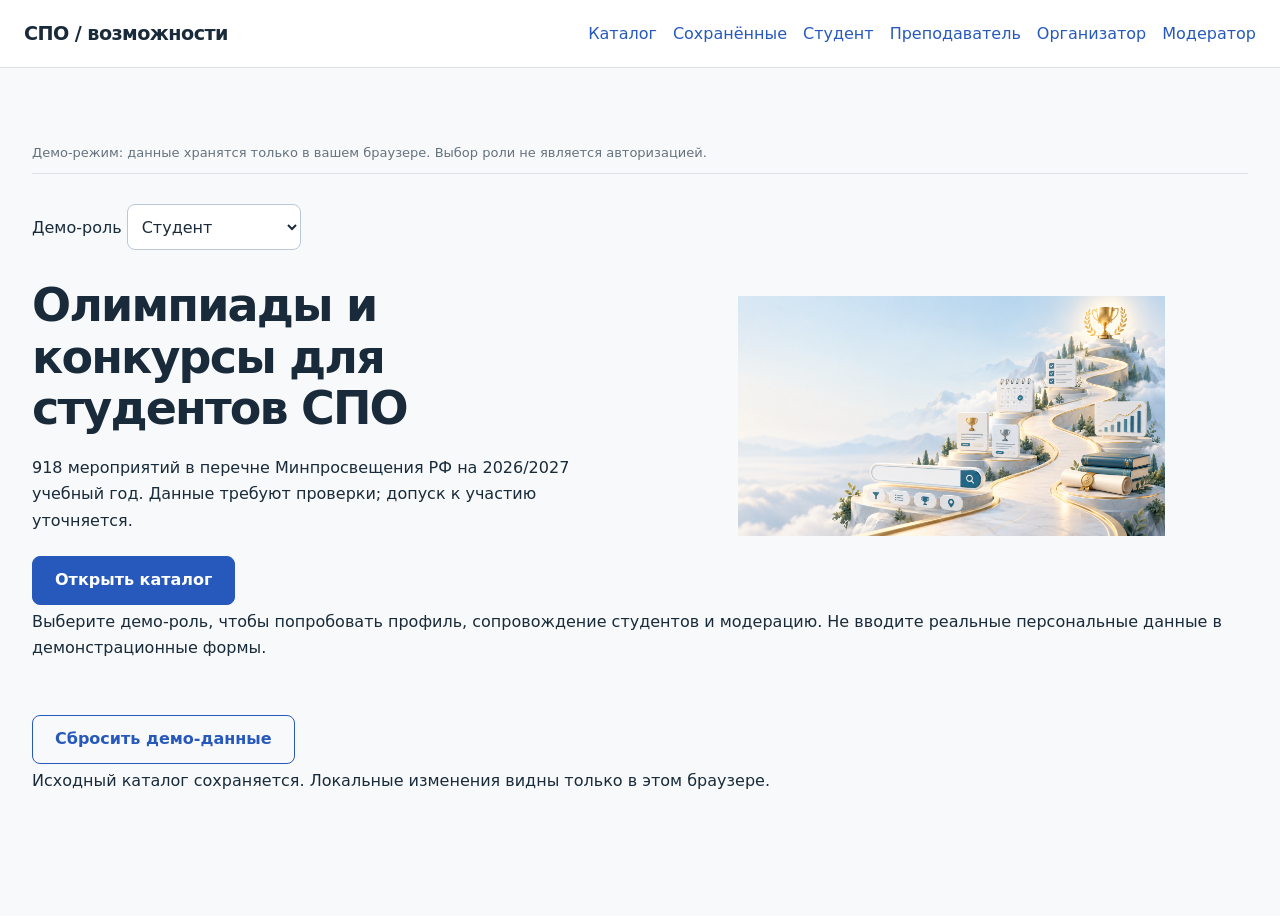
==== index.html @ 7a77583f "Add files via upload" ====
<!doctype html><html lang="ru"><head><meta charset="utf-8"><meta name="viewport" content="width=device-width,initial-scale=1"><title>СПО / возможности — демо</title><link rel="stylesheet" href="./assets/style.css"><link rel="stylesheet" href="./assets/product.css"><link rel="stylesheet" href="./assets/demo.css"><script src="./assets/demo.js" defer></script></head><body><header class="site-header"><nav class="nav"><a class="brand" href="./index.html">СПО / возможности</a><a href="./competitions.html">Каталог</a><a href="./saved.html">Сохранённые</a><a href="./student.html">Студент</a><a href="./teacher.html">Преподаватель</a><a href="./organizer.html">Организатор</a><a href="./moderator.html">Модератор</a></nav></header><main class="container"><p class="demo-notice">Демо-режим: данные хранятся только в вашем браузере. Выбор роли не является авторизацией.</p><label>Демо-роль <select id="session"><option value="student">Студент</option><option value="teacher">Преподаватель</option><option value="organizer">Организатор</option><option value="moderator">Модератор</option></select></label><div id="app" aria-live="polite">Загрузка каталога…</div><noscript>Для работы демо включите JavaScript.</noscript><footer><button id="reset" class="button secondary">Сбросить демо-данные</button><p>Исходный каталог сохраняется. Локальные изменения видны только в этом браузере.</p></footer></main></body></html>
---- assets/style.css ----
:root{color-scheme:light;--ink:#213b40;--muted:#637779;--accent:#246b61;--line:#dbe4df;--paper:#fff;--bg:#f4f6f2;font-family:system-ui,-apple-system,"Segoe UI",sans-serif;color:var(--ink);background:var(--bg)}
*{box-sizing:border-box}body{margin:0}a{color:var(--accent);text-underline-offset:3px}a:hover{color:#124a42}button,input,select,textarea{font:inherit}button,.button{display:inline-flex;align-items:center;justify-content:center;gap:8px;background:var(--accent);color:white;border:1px solid var(--accent);border-radius:9px;padding:12px 18px;cursor:pointer;text-decoration:none;font-weight:600;min-height:44px}button:hover,.button:hover{background:#1b514a;color:white}.secondary{background:transparent;color:var(--accent)}.small{padding:8px 14px}.text-button{background:none;color:var(--accent);border:0;padding:6px}.text-button:hover{background:#e9f1eb;color:var(--accent)}
.site-header{background:var(--paper);border-bottom:1px solid var(--line)}.nav{max-width:1240px;margin:auto;padding:18px 24px;display:flex;align-items:center;gap:24px;flex-wrap:wrap}.nav>a{text-decoration:none}.brand{font-weight:800;margin-right:auto;font-size:1.15rem}.brand span{font-weight:400;color:var(--muted)}.nav form{margin:0}.container{width:min(100% - 48px,1192px);margin:40px auto 64px}.site-footer{text-align:center;border-top:1px solid var(--line);padding:24px;color:var(--muted);font-size:.9rem}
h1{font-size:clamp(1.8rem,4vw,2.8rem);line-height:1.15;letter-spacing:-.03em;margin:12px 0 20px}h2{font-size:1.35rem;line-height:1.35;margin:0 0 16px}h3{font-size:1.1rem}p{line-height:1.7}small,.help{color:var(--muted);font-size:.85rem;line-height:1.55}.muted{color:var(--muted)}.eyebrow{text-transform:uppercase;letter-spacing:.13em;font-size:.75rem;color:var(--accent);font-weight:700}.page-heading{margin-bottom:28px}.panel{background:var(--paper);border:1px solid var(--line);border-radius:14px;padding:24px;margin-bottom:20px;min-width:0}.hero{padding:48px 0 64px;max-width:780px}.hero h1{font-size:clamp(2.5rem,6vw,4.6rem)}.hero>p:not(.eyebrow){max-width:620px;font-size:1.1rem;color:var(--muted)}.feature-grid{display:grid;grid-template-columns:repeat(3,1fr);gap:20px}.feature-number{display:block;color:var(--accent);font-size:.9rem;margin-bottom:20px}.actions{display:flex;gap:16px;flex-wrap:wrap;align-items:center;margin-top:20px}.auth-panel{max-width:540px;margin:40px auto}.field{display:flex;flex-direction:column;gap:7px;margin-bottom:18px;font-size:.95rem}.field>span{font-weight:600}input:not([type=checkbox]),select,textarea{width:100%;min-width:0;border:1px solid #bbcfc4;background:#fff;border-radius:7px;padding:11px;color:var(--ink)}textarea{resize:vertical}input:focus,select:focus,textarea:focus{outline:2px solid var(--accent);outline-offset:2px}a:focus-visible,button:focus-visible{outline:3px solid #729f92;outline-offset:4px}.check{display:flex;gap:10px;align-items:center;line-height:1.5;margin-bottom:14px}.check input{width:18px;height:18px;accent-color:var(--accent)}.errors{background:#fff2ee;border:1px solid #e3b8aa;border-radius:9px;padding:18px;margin:20px 0}.errors ul{margin-bottom:0}.notice{background:#e8f3e9;border:1px solid #c2d9c6;padding:16px;border-radius:9px}.preserve-lines{white-space:pre-wrap;overflow-wrap:anywhere}
.catalog-layout{display:grid;grid-template-columns:270px minmax(0,1fr);gap:28px}.filters{align-self:start}.filters h2{font-size:1.15rem}.cards{display:grid;grid-template-columns:repeat(2,minmax(0,1fr));gap:20px}.competition-card{display:flex;flex-direction:column;margin:0}.competition-card h2 a{color:var(--ink);text-decoration:none;overflow-wrap:anywhere}.competition-card h2 a:hover{text-decoration:underline}.card-top{display:flex;justify-content:space-between;gap:12px;align-items:center;margin-bottom:18px;flex-wrap:wrap}.badge{display:inline-block;background:#edf3ec;color:#466555;padding:5px 9px;border-radius:6px;font-size:.8rem}.price{font-size:.85rem;font-weight:600}.tags{display:flex;flex-wrap:wrap;gap:8px;margin-bottom:12px}.tags span{font-size:.75rem;border:1px solid var(--line);border-radius:20px;padding:5px 9px;color:var(--muted)}.compact-details{display:grid;grid-template-columns:100px minmax(0,1fr);gap:10px;font-size:.9rem;line-height:1.6}.compact-details dt,.stacked-details dt{color:var(--muted)}dd{margin:0;overflow-wrap:anywhere}.deadline{padding:14px;border-radius:9px;background:#eaf3e8;margin-top:auto}.deadline strong,.deadline small{display:block}.deadline small{margin-top:5px}.deadline.urgent{background:#fff0da;color:#875500}.deadline.muted{background:#f0f2ef;color:var(--muted)}.card-link{margin-top:18px;text-decoration:none;font-weight:600}.result-count{margin-top:0;color:var(--muted)}.pagination{display:flex;gap:16px;flex-wrap:wrap;align-items:center;margin:24px 0}.empty{padding:40px 24px}.detail-layout{display:grid;grid-template-columns:minmax(0,2fr) minmax(260px,1fr);gap:24px}.stacked-details dt{margin-top:16px;margin-bottom:6px}.link-list{display:flex;flex-direction:column;gap:14px;padding-left:0;list-style:none}.link-list small{display:block;margin-top:5px}.eligibility+.eligibility{border-top:1px solid var(--line);padding-top:12px}.back-link{display:inline-block;margin-bottom:20px}.subnav{display:flex;gap:20px;flex-wrap:wrap;margin-bottom:30px}.subnav a{text-decoration:none}.form-grid{display:grid;grid-template-columns:repeat(2,minmax(0,1fr));gap:0 24px}.checkbox-grid{display:grid;grid-template-columns:repeat(2,minmax(0,1fr));gap:4px 24px}fieldset{border:0;padding:0;margin:20px 0;min-width:0}legend{font-size:1.2rem;font-weight:650;padding:0;margin-bottom:12px}fieldset:disabled{opacity:.8}.list-item h2,.list-item h3{margin:12px 0}.list-item{overflow-wrap:anywhere}details{margin:16px 0}summary{cursor:pointer}
@media(max-width:1000px){.catalog-layout{grid-template-columns:240px minmax(0,1fr);gap:20px}.cards{grid-template-columns:1fr}.detail-layout{grid-template-columns:minmax(0,1.5fr) minmax(240px,1fr)}.brand span{display:none}.nav{gap:18px}}
@media(max-width:700px){.container{width:calc(100% - 28px);margin-top:24px}.nav{padding:14px;gap:12px}.brand{flex-basis:100%}.nav>a:not(.brand),.nav button{font-size:.9rem}.catalog-layout,.detail-layout,.feature-grid,.form-grid,.checkbox-grid{grid-template-columns:1fr}.filters{padding:18px}.filters form{display:grid;grid-template-columns:repeat(2,minmax(0,1fr));gap:0 14px}.filters .actions,.filters .check{grid-column:1/-1}.panel{padding:20px}.hero{padding:24px 0 36px}.compact-details{grid-template-columns:90px minmax(0,1fr)}.subnav{gap:12px;font-size:.9rem}.auth-panel{margin:0 auto}.actions button{flex-grow:1}.detail-layout aside{grid-row:1}}
@media(max-width:380px){.filters form{grid-template-columns:1fr}.nav{gap:8px}.compact-details{grid-template-columns:1fr;gap:4px}.compact-details dd{margin-bottom:8px}}
.queue-tile{text-decoration:none;color:var(--ink)}.queue-tile:hover{border-color:var(--accent)}.stat-number{display:block;font-size:2rem;color:var(--accent);margin:8px 0}.stats-grid{display:grid;grid-template-columns:repeat(3,minmax(0,1fr));gap:16px}.compare-grid{display:grid;grid-template-columns:repeat(2,minmax(0,1fr));gap:20px}.compare-grid>div{min-width:0;background:#f4f6f2;padding:16px;border-radius:9px}pre{white-space:pre-wrap;overflow-wrap:anywhere;font-family:inherit;font-size:.9rem;line-height:1.65}.danger{background:#8c4a3e;border-color:#8c4a3e}.danger:hover{background:#6b352d}.match-badge{align-self:start;display:inline-block;padding:6px 10px;border-radius:6px;margin-bottom:16px;font-weight:600;font-size:.85rem}.match-badge.fits{background:#e8f3e9;color:#286040}.match-badge.possible{background:#fff0da;color:#875500}.match-badge.not_fits{background:#f4e8e4;color:#85483d}.explanations{padding-left:20px;line-height:1.7;font-size:.9rem}.explanations li{margin-bottom:8px}.inline-form{display:flex;gap:20px;align-items:end;flex-wrap:wrap}.inline-form .field{margin:0;flex:1}.back-link+.back-link{margin-left:20px}
@media(max-width:700px){.stats-grid{grid-template-columns:repeat(2,minmax(0,1fr))}.compare-grid{grid-template-columns:1fr}.back-link+.back-link{margin-left:0;display:block}}
h1,h2,h3,.notice,.errors,a{overflow-wrap:anywhere}
---- assets/product.css ----
/* Shared visual layer; local fonts and assets only. */
:root{--ink:#192b3a;--muted:#65727e;--accent:#2759bd;--line:#dde2e7;--paper:#fff;--bg:#f8f9fa;font-size:16px}
body{background:var(--bg)}a:hover{color:#1e4696}button,.button{min-height:48px;padding:12px 22px;border-radius:8px;font-weight:650;line-height:1.4}button:hover,.button:hover{background:#1e4696}.secondary:hover{background:#edf2fa;color:var(--accent)}.small{min-height:40px;padding:8px 16px}.text-button{min-height:40px;color:var(--muted)}.text-button:hover{background:#edf2fa;color:var(--accent)}a:focus-visible,button:focus-visible{outline-color:#809bd2}
.nav{max-width:1328px;padding:22px 24px;gap:28px}.brand{font-size:1.2rem;letter-spacing:-.03em;color:var(--ink)}.brand span{font-weight:450;letter-spacing:0}.container{width:min(100% - 64px,1280px);margin:40px auto 80px}.site-footer{padding:30px 24px;text-align:left}.footer-inner{max-width:1280px;margin:auto;display:flex;justify-content:space-between;gap:24px;flex-wrap:wrap}.demo-notice{font-size:.8125rem;color:var(--muted);margin:0 0 30px;padding:10px 0;border-bottom:1px solid var(--line)}
h1{font-size:clamp(2rem,4vw,3.25rem);line-height:1.12;letter-spacing:-.04em;margin:0 0 20px;font-weight:750}h2{font-size:1.625rem;line-height:1.25;letter-spacing:-.025em;margin:0 0 20px}h3{font-size:1.125rem;line-height:1.4;margin:0 0 12px}p{line-height:1.65;margin:0 0 18px}small,.help{font-size:.875rem}.eyebrow{font-size:.8125rem;letter-spacing:.08em;margin-bottom:18px}.page-heading{margin:0 0 36px}.page-heading>p{color:var(--muted);max-width:720px}.section-heading{display:flex;align-items:center;justify-content:space-between;gap:24px;margin-bottom:24px}.section-heading h2{margin:0}.section-heading>a{font-weight:600;white-space:nowrap}.panel{border-radius:10px;padding:32px;margin-bottom:24px;box-shadow:none}.work-section{margin:44px 0}.actions{gap:18px;margin-top:24px}.actions a:not(.button){font-weight:600}
.hero{display:grid;grid-template-columns:1.12fr 1fr;align-items:center;gap:64px;padding:28px 0 64px;max-width:none}.hero h1{font-size:clamp(2.5rem,4.6vw,4.375rem);line-height:1.06;max-width:730px}.hero-copy>p:not(.eyebrow){font-size:1.125rem;color:var(--muted);max-width:590px}.photo-placeholder{background:#e6eaf0;border-radius:12px;aspect-ratio:1.12;display:flex;flex-direction:column;justify-content:flex-end;padding:32px;min-width:0;color:#455b73;border:1px solid #d9e0e8;position:relative;overflow:hidden}.photo-placeholder::before{content:"";position:absolute;inset:24px;border:1px solid #b7c5d5;border-radius:6px}.photo-placeholder strong,.photo-placeholder span{position:relative;max-width:300px}.photo-placeholder strong{font-size:1.5rem;letter-spacing:-.025em;line-height:1.3;margin-bottom:12px}.photo-placeholder span{font-size:.875rem}.editorial-photo{width:100%;height:100%;min-height:300px;object-fit:cover;border-radius:12px}.directions{border-top:1px solid var(--line);border-bottom:1px solid var(--line);padding:28px 0;margin-bottom:64px;display:flex;flex-wrap:wrap;gap:18px 32px;align-items:center}.directions strong{margin-right:auto}.directions a{text-decoration:none;color:var(--ink)}.audience-strip{display:grid;grid-template-columns:1fr 2fr;gap:64px;margin-top:60px;padding-top:40px;border-top:1px solid var(--line)}.audience-strip p{max-width:710px;color:var(--muted);font-size:1.125rem}
.field{gap:8px;margin-bottom:20px;font-size:.9375rem;min-width:0}input:not([type=checkbox]),select,textarea{border-color:#bcc6d0;padding:12px;min-height:46px}.check{align-items:flex-start;font-size:.9375rem;margin:16px 0}.check input{flex-shrink:0;margin-top:2px}.form-grid,.checkbox-grid{gap:0 28px}fieldset{margin:30px 0}legend{font-size:1.375rem;margin-bottom:20px}.inline-form{gap:20px}.inline-form .field{flex:1 1 180px}.auth-panel{max-width:560px;margin:56px auto;padding:40px}.errors{border-left:4px solid #a24436;background:#fff6f3;border-radius:8px;padding:20px}.notice{border:1px solid #c9d8ec;border-left:4px solid var(--accent);border-radius:8px;background:#edf2fa;padding:18px 20px;margin-bottom:24px;line-height:1.6}
.subnav{gap:8px 24px;padding:0 0 20px;margin:0 0 36px;border-bottom:1px solid var(--line)}.subnav a{color:var(--muted);font-size:.9375rem;padding:4px 0}.subnav a:hover,.subnav a[aria-current=page]{color:var(--accent)}.subnav a[aria-current=page]{font-weight:700}.role-moderator .subnav,.role-admin .subnav{gap:10px 20px}.catalog-layout{grid-template-columns:264px minmax(0,1fr);gap:40px}.filters{background:transparent;border:0;border-right:1px solid var(--line);border-radius:0;padding:0 28px 0 0}.filters h2{font-size:1.375rem}.filters .field{font-size:.875rem;margin-bottom:16px}.filters .actions{gap:16px}.filters .help{margin-top:24px}.cards{gap:24px}.competition-card{padding:30px;margin:0;min-height:320px}.competition-card h2{font-size:1.5rem;line-height:1.3;margin-bottom:14px}.competition-card h2 a,.competition-card h3 a{color:var(--ink);text-decoration:none}.competition-card h2 a:hover,.competition-card h3 a:hover{color:var(--accent)}.competition-card>p{font-size:.9375rem}.card-meta{font-size:.875rem;color:var(--muted);margin-bottom:20px}.card-audience{font-weight:550;margin-bottom:24px}.badge{background:#eef1f4;color:#4b5a68;font-size:.8125rem;font-weight:600;border-radius:5px}.price{font-size:.875rem;color:var(--muted)}.tags{gap:8px 14px;margin:18px 0 0}.tags span{font-size:.8125rem;padding:0;background:none;border:0;border-radius:0}.tags span+span::before{content:"·";margin-right:14px}.deadline{border-left:3px solid var(--accent);padding:3px 0 3px 16px;color:var(--accent);background:none;border-radius:0}.deadline strong{font-size:1rem}.deadline.urgent{border-color:#aa6c1d;color:#895713;background:none}.deadline.muted{border-color:#bac3cb;color:var(--muted);background:none}.card-link{border-top:1px solid var(--line);padding-top:18px;margin-top:24px;font-size:.9375rem}.result-count{margin-bottom:24px;font-size:.9375rem}.detail-layout{gap:32px}.compact-details{grid-template-columns:130px minmax(0,1fr);gap:12px 20px;font-size:.9375rem}.stacked-details dt{margin-top:20px;margin-bottom:8px}.link-list{gap:16px}.eligibility+.eligibility{padding-top:20px}summary{font-weight:600}details[open]>summary{margin-bottom:24px}.list-item h2,.list-item h3{margin:0 0 12px}.list-item p:last-child{margin-bottom:0}.panel.list-item{border:0;border-bottom:1px solid var(--line);border-radius:0;background:transparent;padding:28px 0;margin:0}.stats-grid{display:flex;gap:40px;flex-wrap:wrap;border-top:1px solid var(--line);border-bottom:1px solid var(--line);padding:24px 0;margin:32px 0 44px}.stat-number{display:inline;font-size:1.875rem;font-weight:700;letter-spacing:-.03em;color:var(--ink);margin:0 10px 0 0}.stat-label{font-size:.9375rem;color:var(--muted)}.queue-list{border-top:1px solid var(--line)}.queue-tile{display:flex;justify-content:space-between;align-items:center;gap:24px;padding:24px 0;border-bottom:1px solid var(--line)}.queue-tile h2{margin:0;font-size:1.25rem}.queue-tile .stat-number{margin:0}.compare-grid{gap:32px;margin:24px 0}.compare-grid>div{background:#f0f3f6;padding:24px;border-radius:8px}.compare-grid h3{font-size:1.125rem;color:var(--muted)}pre{font-size:1rem}.match-badge{padding:0;margin-bottom:18px;color:var(--accent);background:none;font-size:.875rem}.match-badge.fits{color:var(--accent);background:none}.match-badge.possible{color:#895713;background:none}.match-badge.not_fits{color:#963e34;background:none}.explanations{font-size:.9375rem;line-height:1.6;margin:0 0 24px}
.teacher-welcome{display:grid;grid-template-columns:1.4fr 1fr;gap:48px;align-items:center;padding:12px 0 0}.teacher-welcome h1{font-size:clamp(2rem,3.8vw,3.5rem)}.teacher-welcome p{font-size:1.125rem;color:var(--muted)}.teacher-welcome .photo-placeholder{aspect-ratio:1.65;padding:28px}.teacher-welcome .editorial-photo{min-height:260px;max-height:330px}.group-row{display:grid;grid-template-columns:110px 1fr auto;align-items:center;gap:28px;border-bottom:1px solid var(--line);padding:28px 0}.group-number{font-size:1.75rem;font-weight:700;text-decoration:none;color:var(--ink)}.group-row p{font-size:.9375rem;margin:0;color:var(--muted)}.group-row p+p{margin-top:8px}.group-row .button{min-height:42px;padding:9px 16px}.work-columns{display:grid;grid-template-columns:1.4fr 1fr;gap:48px;margin-top:48px}.work-list{list-style:none;padding:0;margin:0;border-top:1px solid var(--line)}.work-list li{padding:22px 0;border-bottom:1px solid var(--line)}.work-list a{font-weight:600;text-decoration:none;color:var(--ink)}.work-list p{font-size:.875rem;color:var(--muted);margin:8px 0 0}.table-wrap{max-width:100%;overflow-x:auto;margin:24px 0}.work-table{border-collapse:collapse;width:100%;table-layout:fixed;font-size:.9375rem;text-align:left}.work-table th{font-size:.8125rem;color:var(--muted);font-weight:600;padding:14px 14px 14px 0;border-bottom:1px solid #bcc6d0;vertical-align:bottom}.work-table td{padding:22px 14px 22px 0;border-bottom:1px solid var(--line);vertical-align:top;overflow-wrap:anywhere;line-height:1.55}.work-table th:last-child,.work-table td:last-child{padding-right:0}.work-table a{text-decoration:none;font-weight:600}.work-table small{display:block;font-size:.8125rem;margin-top:6px}.work-table .check{font-size:.8125rem;margin:12px 0}.work-table button{font-size:.8125rem;padding:8px 10px;min-height:36px}.table-name{width:32%}.student-table .table-name{width:25%}.row-form details{margin:0}.row-form summary{font-size:.875rem;font-weight:500}.profile-head{margin:0 0 36px}.profile-head h1{margin-bottom:14px}.profile-head p{color:var(--muted)}.profile-tabs{display:flex;gap:28px;flex-wrap:wrap;border-bottom:1px solid var(--line);margin:0 0 36px}.profile-tabs a{padding:12px 0;text-decoration:none;color:var(--muted);font-weight:600;border-bottom:2px solid transparent}.profile-tabs a[aria-current=page]{color:var(--accent);border-bottom-color:var(--accent)}.profile-summary{display:grid;grid-template-columns:1fr 1fr;gap:40px}.result-row{padding:24px 0;border-bottom:1px solid var(--line)}.result-row h3{margin-bottom:12px}.result-row p{margin:8px 0}.organizer-heading{display:flex;justify-content:space-between;gap:32px;align-items:center}.organizer-heading p{color:var(--muted)}
@media(min-width:1200px){.home-events .cards{grid-template-columns:repeat(3,minmax(0,1fr))}.home-events .competition-card{padding:28px}.home-events .competition-card h2{font-size:1.375rem}}
@media(max-width:1100px){.container{width:calc(100% - 48px)}.hero{gap:36px}.catalog-layout{grid-template-columns:230px minmax(0,1fr);gap:28px}.competition-card{padding:24px}.teacher-welcome{gap:32px}.stats-grid{gap:20px 32px}.work-columns{gap:32px}.group-row{grid-template-columns:90px 1fr auto;gap:18px}.brand span{display:none}}
@media(max-width:850px){.hero{gap:28px;padding:20px 0 44px}.hero h1{font-size:2.75rem}.photo-placeholder{padding:24px;aspect-ratio:.9}.photo-placeholder strong{font-size:1.25rem}.hero .actions{gap:12px}.hero .button{padding:12px 16px}.cards{grid-template-columns:1fr}.home-events .cards{grid-template-columns:repeat(2,minmax(0,1fr))}.home-events .competition-card:last-child{grid-column:1/-1}.detail-layout{grid-template-columns:1fr}.work-columns{grid-template-columns:1fr}.teacher-welcome{gap:24px}.teacher-welcome h1{font-size:2.5rem}.teacher-welcome .photo-placeholder strong{font-size:1.125rem}.nav{gap:20px}.profile-summary{gap:24px}.student-table .table-name{width:29%}}
@media(max-width:600px){.container{width:calc(100% - 32px);margin:24px auto 48px}.nav{padding:16px;gap:14px}.brand{flex-basis:100%;font-size:1.15rem}.nav>a:not(.brand),.nav button{font-size:.875rem}.nav .small{padding:8px 12px}.demo-notice{margin-bottom:24px;font-size:.75rem}.hero{grid-template-columns:1fr;gap:28px;padding:12px 0 36px}.hero h1{font-size:2.5rem}.hero-copy>p:not(.eyebrow){font-size:1rem}.hero .photo-placeholder{aspect-ratio:2.15;padding:24px}.hero .photo-placeholder::before{inset:16px}.hero .photo-placeholder strong{font-size:1.125rem;margin-bottom:6px}.hero .photo-placeholder span{font-size:.8125rem}.editorial-photo{min-height:180px;max-height:240px}.directions{gap:14px 22px;margin-bottom:36px;padding:22px 0;font-size:.9375rem}.directions strong{width:100%;margin:0}.home-events .cards{grid-template-columns:1fr}.home-events .competition-card:last-child{grid-column:auto}.audience-strip{grid-template-columns:1fr;gap:8px;margin-top:36px;padding-top:28px}.audience-strip p{font-size:1rem}h1{font-size:2rem}h2{font-size:1.375rem}.panel{padding:24px 20px;border-radius:8px}.page-heading{margin-bottom:28px}.section-heading{gap:16px;align-items:baseline}.section-heading>a{font-size:.875rem;white-space:normal}.auth-panel{margin:24px auto}.catalog-layout{grid-template-columns:1fr;gap:24px}.filters{border:1px solid var(--line);border-radius:8px;background:white;padding:22px 20px;margin:0}.filters form{display:grid;grid-template-columns:repeat(2,minmax(0,1fr));gap:0 14px}.filters .actions,.filters .check{grid-column:1/-1}.filters .help{margin-bottom:0}.competition-card{padding:24px;min-height:300px}.competition-card h2{font-size:1.375rem}.subnav{gap:10px 20px;margin-bottom:28px;padding-bottom:16px}.subnav a{font-size:.875rem}.form-grid,.checkbox-grid,.profile-summary,.compare-grid,.feature-grid{grid-template-columns:1fr}.compact-details{grid-template-columns:105px minmax(0,1fr);gap:10px 16px;font-size:.875rem}.teacher-welcome{grid-template-columns:1fr;gap:24px}.teacher-welcome h1{font-size:2.125rem}.teacher-welcome p{font-size:1rem}.teacher-welcome .photo-placeholder{aspect-ratio:2.3;padding:24px}.teacher-welcome .photo-placeholder span{display:none}.teacher-welcome .editorial-photo{min-height:180px;max-height:200px}.stats-grid{gap:18px 24px;padding:22px 0;margin:28px 0 36px;display:grid;grid-template-columns:1fr 1fr}.stat-number{font-size:1.5rem}.stat-label{font-size:.8125rem}.group-row{grid-template-columns:80px 1fr;gap:16px;padding:24px 0}.group-row .button{grid-column:2;justify-self:start}.group-number{font-size:1.5rem}.group-row p{font-size:.875rem}.work-section{margin:32px 0}.work-columns{margin-top:32px}.organizer-heading{align-items:start;flex-direction:column;gap:6px}.profile-tabs{gap:20px}.profile-tabs a{font-size:.875rem}.work-table,.work-table tbody,.work-table tr,.work-table td{display:block;width:100%}.work-table thead{position:absolute;width:1px;height:1px;overflow:hidden;clip-path:inset(50%)}.work-table tr{padding:20px 0;border-bottom:1px solid var(--line)}.work-table td{display:grid;grid-template-columns:108px minmax(0,1fr);gap:14px;border:0;padding:7px 0;font-size:.875rem}.work-table td::before{content:attr(data-label);color:var(--muted);font-size:.8125rem;font-weight:500}.work-table td.table-name{display:block;width:100%;font-size:1rem;margin-bottom:12px;padding-top:0}.work-table td.table-name::before{display:none}.student-table td:nth-child(3){display:grid}.work-table td>small{grid-column:2;margin:0}.work-table .row-form{grid-column:2}.table-wrap{margin:18px 0}.queue-tile{padding:22px 0}.queue-tile h2{font-size:1.125rem}.inline-form{gap:16px}.inline-form .field{flex-basis:100%}.actions{gap:14px}.actions .button{flex-grow:1}.footer-inner{gap:12px}.compare-grid>div{padding:20px}}

/* Shared illustration layouts: preserve the complete composition and intrinsic ratio. */
.page-hero{display:grid;grid-template-columns:minmax(0,1fr) minmax(0,1fr);align-items:center;gap:40px}
.page-hero>div{min-width:0}
.page-hero__visual{width:100%;justify-self:end}
.page-hero__image{display:block;width:100%;height:auto;object-fit:contain;border-radius:12px}
.page-hero--home{grid-template-columns:minmax(0,.9fr) minmax(0,1.1fr);gap:36px}
.page-hero--compact{grid-template-columns:minmax(0,1.4fr) minmax(0,1fr);gap:40px}
.page-hero--compact .page-hero__visual{max-width:400px}
.page-hero--dashboard .page-hero__visual{max-width:540px}
.section-illustration{display:block;width:144px;max-width:100%;height:auto;object-fit:contain;border-radius:8px;flex-shrink:0}
.section-heading--illustrated{gap:16px}
.results-visual{float:right;width:min(34%,320px);margin:0 0 24px 32px}
.section-illustration--results{width:100%}
.work-section:has(>.results-visual){display:flow-root}
@media(max-width:1024px){.page-hero{gap:28px}.page-hero--home h1{font-size:clamp(2rem,4vw,3rem)}}
@media(max-width:768px){.page-hero--home{grid-template-columns:1fr}.page-hero--home .page-hero__visual{max-width:560px;justify-self:center}.page-hero--compact,.page-hero--dashboard{grid-template-columns:minmax(0,1.2fr) minmax(0,1fr);gap:24px}.page-hero--compact h1,.page-hero--dashboard h1{font-size:2rem}}
@media(max-width:600px){.page-hero,.page-hero--compact,.page-hero--dashboard{grid-template-columns:minmax(0,1fr);gap:20px}.page-hero__visual{justify-self:center}.page-hero--compact .page-hero__visual{max-width:300px}.page-hero--dashboard .page-hero__visual{max-width:358px}.section-illustration{width:112px}.section-illustration--results{width:100%}.results-visual{float:none;width:240px;max-width:100%;margin:0 auto 24px}.section-heading--illustrated h2{font-size:1.35rem}}
---- assets/demo.css ----
[hidden]{display:none!important}.nav{flex-wrap:wrap;gap:16px}.container{padding-block:24px}#app{margin-block:30px}.filters{display:grid;grid-template-columns:repeat(2,minmax(0,1fr));gap:16px}label{display:block;margin:10px 0}input,select,textarea{max-width:100%;width:100%;padding:10px;border:1px solid #bac9da;border-radius:8px}input[type=checkbox]{width:auto}#session{width:auto}article{border-bottom:1px solid #dce4ed;padding:24px 0;overflow-wrap:anywhere}article h2{font-size:21px}button,.button{margin:4px 8px 4px 0}small,.muted{color:#52677f}.hero-demo{display:grid;grid-template-columns:1fr 1fr;align-items:center;gap:30px}.hero-demo img{width:100%;height:auto;object-fit:contain}.compact img{max-height:240px}form{max-width:850px;margin-block:24px}h1{font-size:clamp(28px,4vw,46px)}h2{margin-top:24px}footer{margin-top:50px}dl{display:grid;grid-template-columns:minmax(120px,1fr) 2fr;gap:16px}dd{margin:0;overflow-wrap:anywhere}.pager{display:flex;align-items:center;flex-wrap:wrap;gap:15px}@media(max-width:768px){.filters,.hero-demo{grid-template-columns:1fr}.hero-demo img{max-height:220px}.nav{font-size:14px}.container{width:calc(100% - 32px)}dl{grid-template-columns:1fr;gap:8px}}
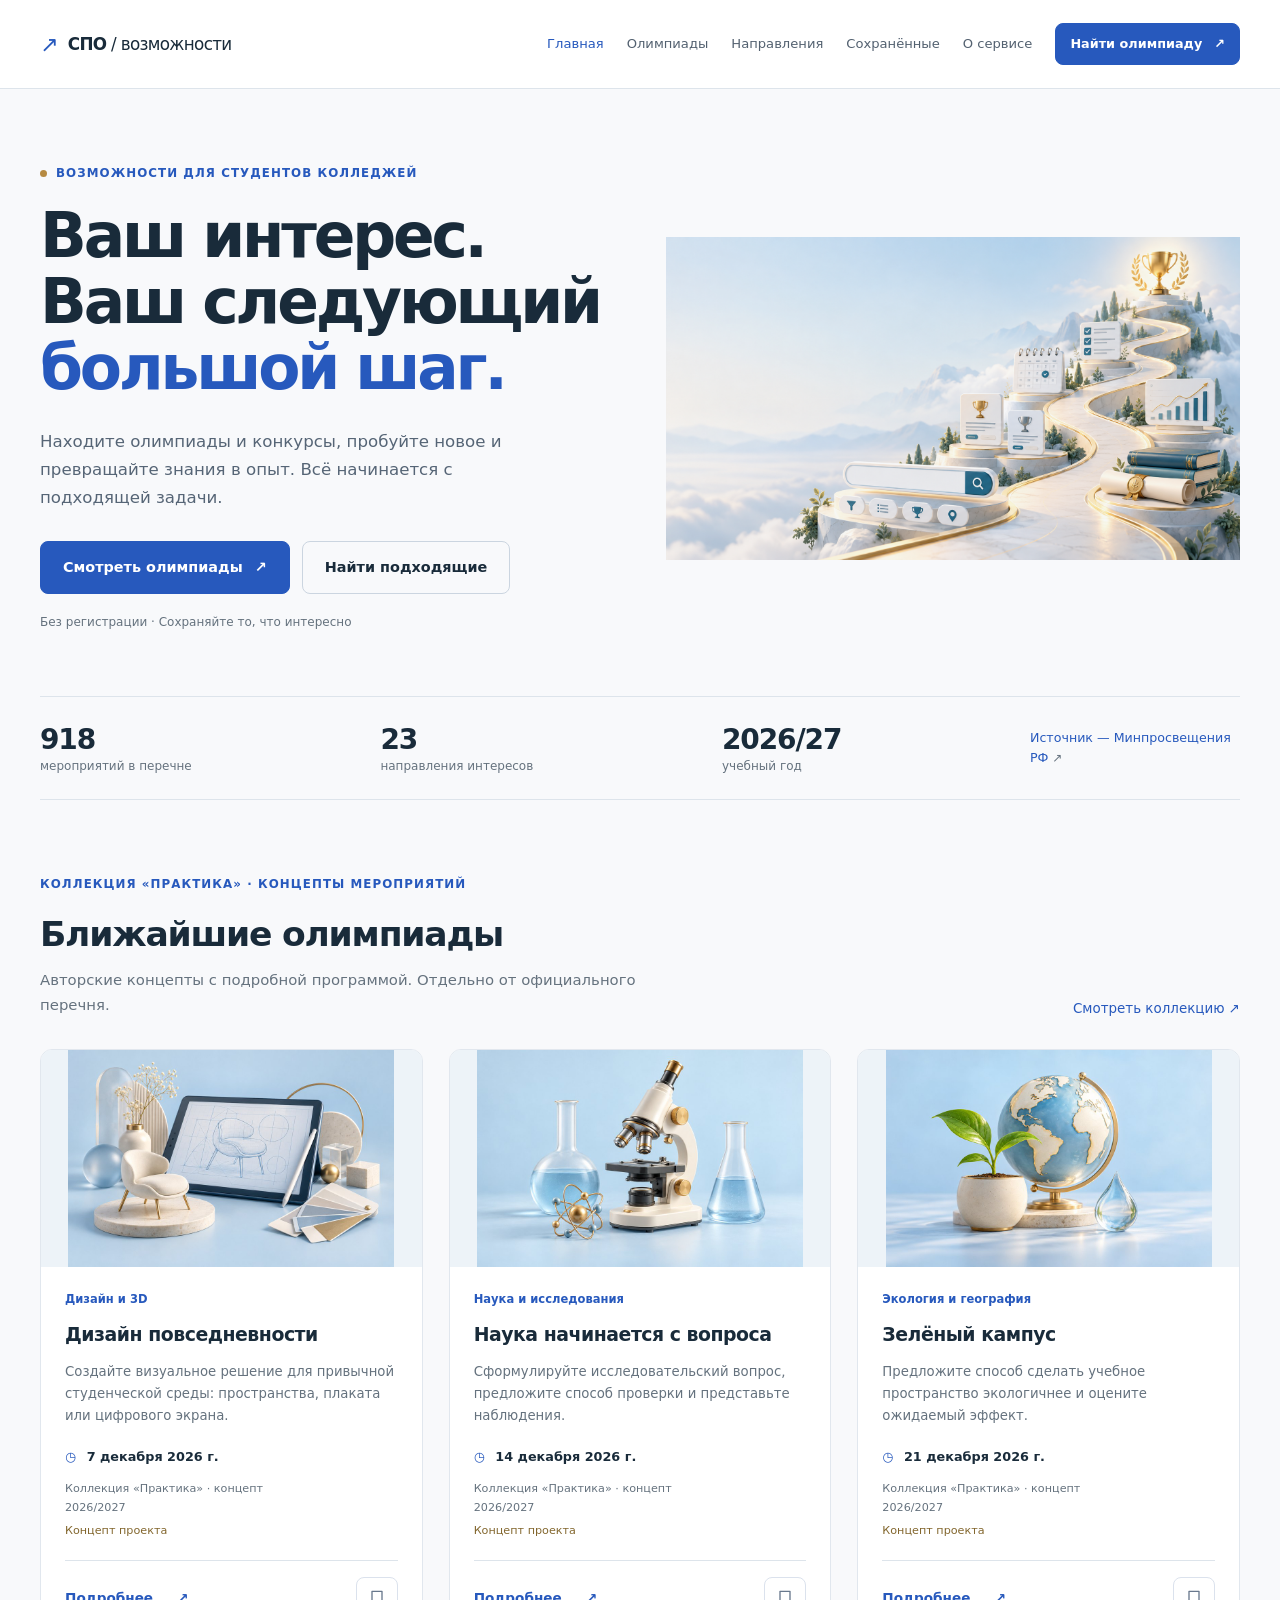
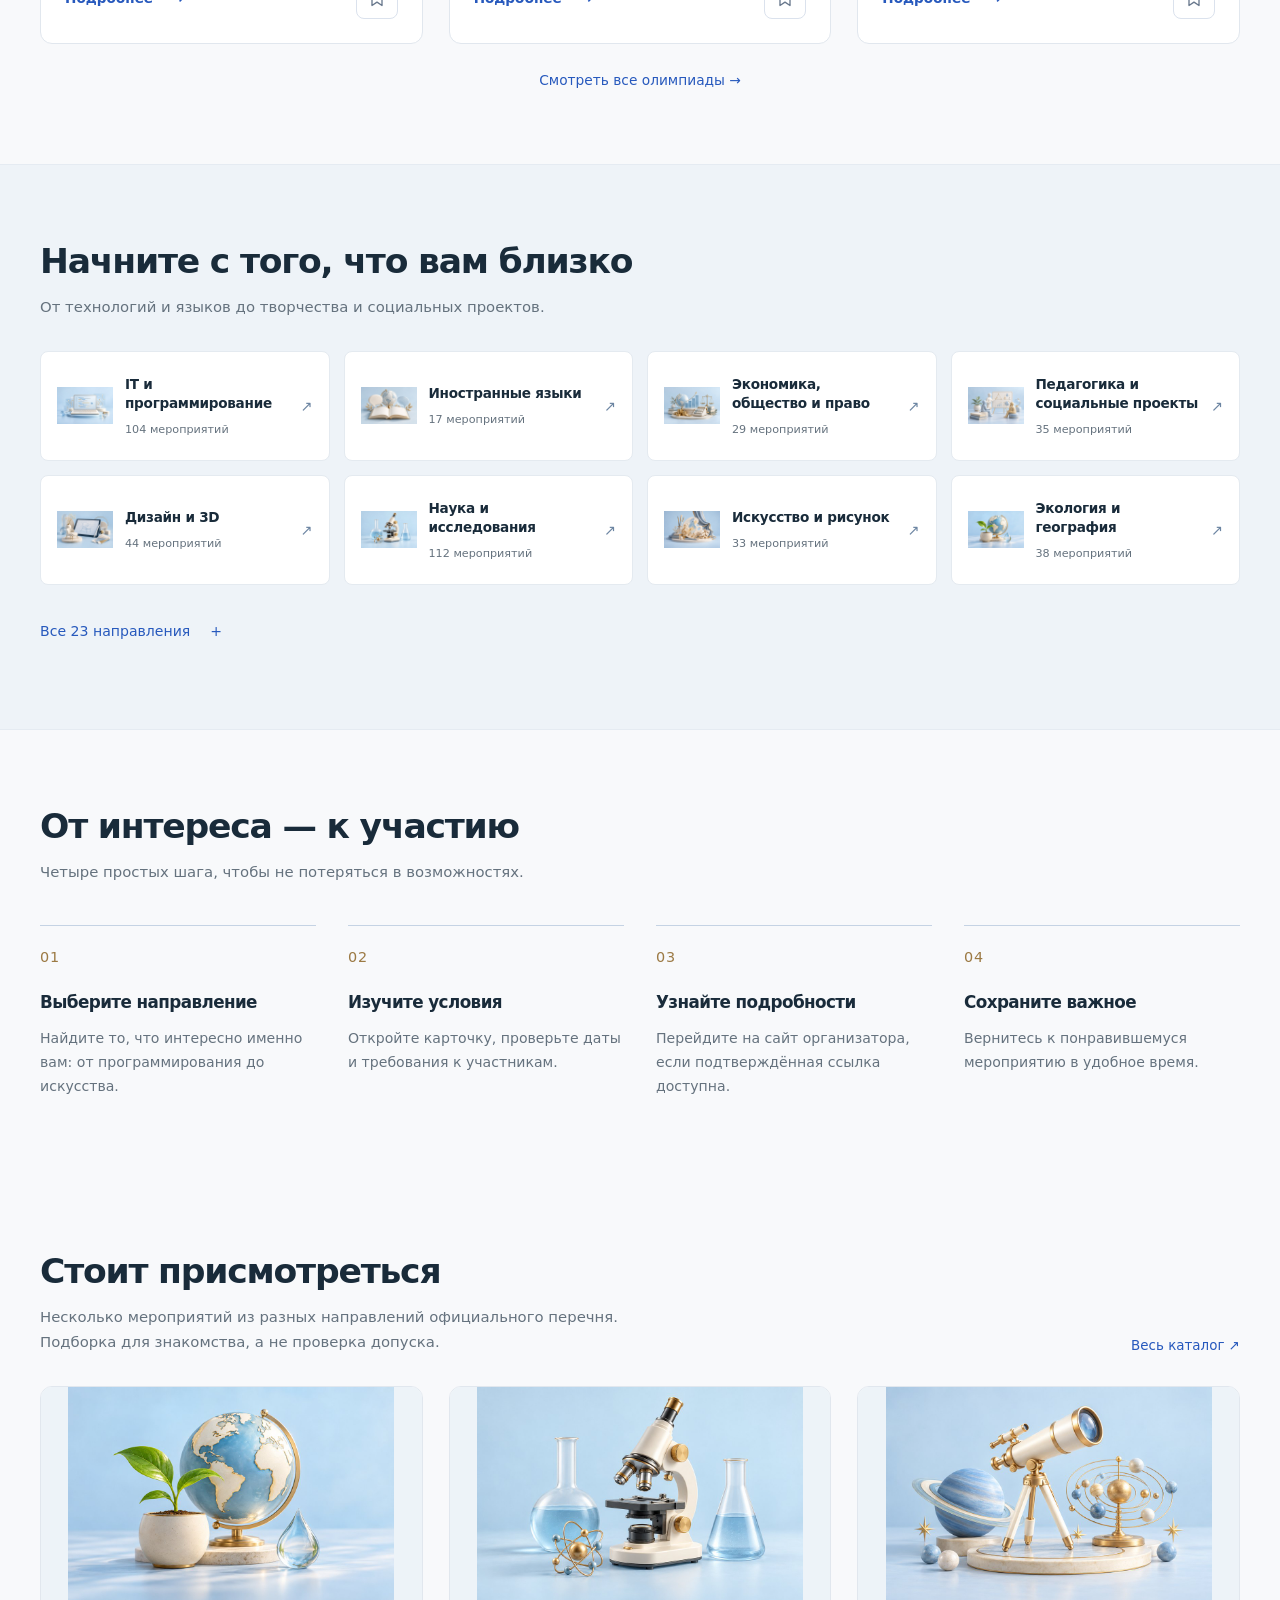
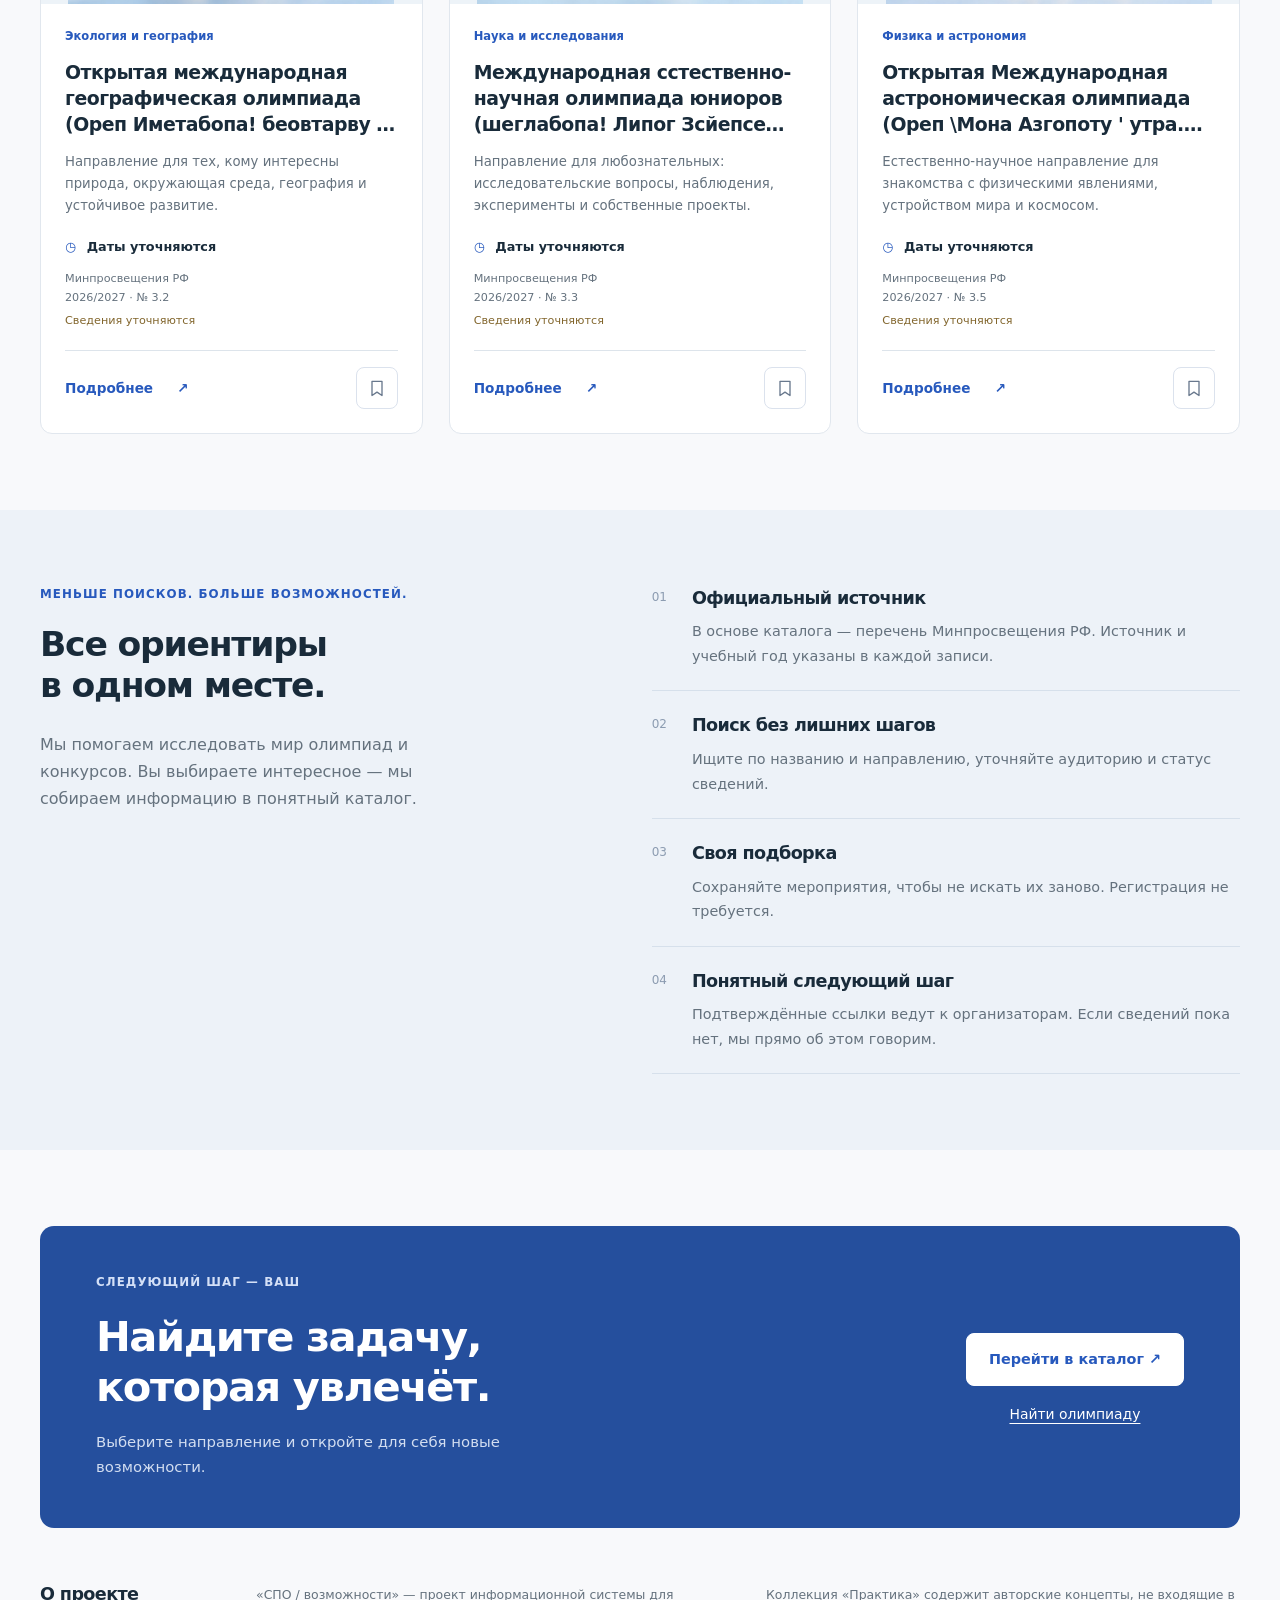
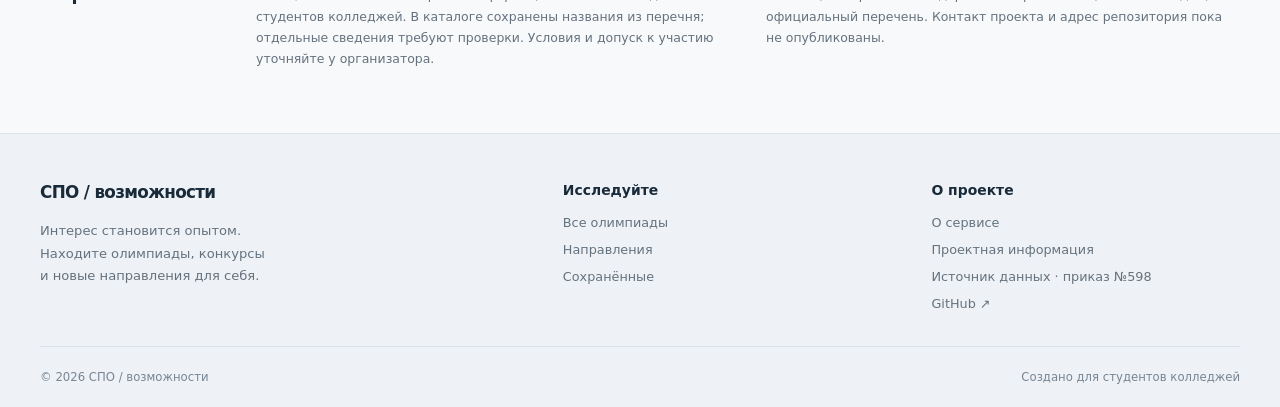
==== commit 0b5d5369: "Add files via upload" ====
--- a/index.html
+++ b/index.html
@@ -1 +1,2 @@
-<!doctype html><html lang="ru"><head><meta charset="utf-8"><meta name="viewport" content="width=device-width,initial-scale=1"><title>СПО / возможности — демо</title><link rel="stylesheet" href="./assets/style.css"><link rel="stylesheet" href="./assets/product.css"><link rel="stylesheet" href="./assets/demo.css"><script src="./assets/demo.js" defer></script></head><body><header class="site-header"><nav class="nav"><a class="brand" href="./index.html">СПО / возможности</a><a href="./competitions.html">Каталог</a><a href="./saved.html">Сохранённые</a><a href="./student.html">Студент</a><a href="./teacher.html">Преподаватель</a><a href="./organizer.html">Организатор</a><a href="./moderator.html">Модератор</a></nav></header><main class="container"><p class="demo-notice">Демо-режим: данные хранятся только в вашем браузере. Выбор роли не является авторизацией.</p><label>Демо-роль <select id="session"><option value="student">Студент</option><option value="teacher">Преподаватель</option><option value="organizer">Организатор</option><option value="moderator">Модератор</option></select></label><div id="app" aria-live="polite">Загрузка каталога…</div><noscript>Для работы демо включите JavaScript.</noscript><footer><button id="reset" class="button secondary">Сбросить демо-данные</button><p>Исходный каталог сохраняется. Локальные изменения видны только в этом браузере.</p></footer></main></body></html>+<!doctype html>
+<html lang="ru"><head><meta charset="utf-8"><meta name="viewport" content="width=device-width,initial-scale=1"><meta name="description" content="Олимпиады и конкурсы для студентов колледжей: направления, официальный перечень, поиск и сохранённые мероприятия."><title>Олимпиады и конкурсы для студентов СПО · СПО / возможности</title><link rel="stylesheet" href="./assets/public.css"><script src="./assets/topics.js" defer></script><script src="./assets/public.js" defer></script></head><body class="public-site"><a class="skip-link" href="#main">К содержанию</a><header class="public-header"><div class="shell header-inner"><a class="wordmark" href="./index.html" aria-label="СПО / возможности — главная"><span class="brand-symbol" aria-hidden="true">↗</span><span>СПО<span class="brand-sub"> / возможности</span></span></a><button class="menu-toggle" id="menu-toggle" type="button" aria-expanded="false" aria-controls="main-menu">Меню <span aria-hidden="true">☰</span></button><nav id="main-menu" class="main-menu" aria-label="Основная навигация"><a href="./index.html">Главная</a><a href="./competitions.html">Олимпиады</a><a href="./index.html#directions">Направления</a><a href="./saved.html">Сохранённые <span id="saved-count"></span></a><a href="./index.html#about">О сервисе</a><a class="btn btn-small" href="./competitions.html#filters">Найти олимпиаду <span aria-hidden="true">↗</span></a></nav></div></header><main id="main"><div id="app" class="shell loading" role="status">Загружаем мероприятия…</div><noscript><p class="shell">Включите JavaScript, чтобы открыть каталог и пользоваться поиском.</p></noscript></main><footer class="public-footer"><div class="shell footer-grid"><div><a class="wordmark" href="./index.html">СПО / возможности</a><p>Интерес становится опытом.<br>Находите олимпиады, конкурсы<br>и новые направления для себя.</p></div><div><h2>Исследуйте</h2><a href="./competitions.html">Все олимпиады</a><a href="./index.html#directions">Направления</a><a href="./saved.html">Сохранённые</a></div><div><h2>О проекте</h2><a href="./index.html#about">О сервисе</a><a href="./index.html#project">Проектная информация</a><a href="./sources/Приказ_Минпросвещения_598_текстовый.pdf">Источник данных · приказ №598</a><a href="https://github.com/" target="_blank" rel="noopener noreferrer">GitHub ↗</a></div></div><div class="shell footer-bottom"><span>© <span id="copyright-year">2026</span> СПО / возможности</span><span>Создано для студентов колледжей</span></div></footer><p id="toast" class="toast" role="status" aria-live="polite" hidden></p></body></html>
--- a/assets/public.css
+++ b/assets/public.css
@@ -0,0 +1,20 @@
+/* Public pages share the original service palette and system typeface. */
+:root{color-scheme:light;--ink:#192b3a;--muted:#65727e;--accent:#2759bd;--line:#dde4eb;--paper:#fff;--bg:#f8f9fb;--soft:#edf3fa;font-family:system-ui,-apple-system,"Segoe UI",sans-serif;color:var(--ink);background:var(--bg);font-synthesis:none}
+*{box-sizing:border-box}html{scroll-behavior:smooth;scroll-padding-top:100px}body{margin:0}a{color:var(--accent);text-underline-offset:4px}a:hover{color:#174197}button,input,select{font:inherit}button,a,input,select,summary{-webkit-tap-highlight-color:transparent}a:focus-visible,button:focus-visible,input:focus-visible,select:focus-visible,summary:focus-visible{outline:3px solid #7295d5;outline-offset:4px}img{max-width:100%;height:auto;display:block}[hidden]{display:none!important}button{cursor:pointer}button:disabled{cursor:not-allowed;opacity:.58}h1,h2,h3,p{margin:0}h1,h2,h3{font-weight:700;letter-spacing:-.035em}h1{font-size:clamp(2.25rem,4.5vw,4.2rem);line-height:1.1}h2{font-size:clamp(1.7rem,2.7vw,2.5rem);line-height:1.2}h3{font-size:1.1rem;line-height:1.4}p{line-height:1.7}.shell{width:min(100% - 80px,1240px);margin-inline:auto}.loading{min-height:50vh;padding-block:100px}.muted{color:var(--muted)}.eyebrow{display:flex;align-items:center;gap:9px;font-size:.74rem;line-height:1.5;font-weight:650;letter-spacing:.09em;text-transform:uppercase;color:var(--accent);margin-bottom:20px}.eyebrow-dot{width:7px;height:7px;background:#b68a41;border-radius:50%}.btn{display:inline-flex;align-items:center;justify-content:center;gap:12px;padding:15px 22px;min-height:49px;border:1px solid var(--accent);border-radius:8px;background:var(--accent);color:white;text-decoration:none;font-size:.9rem;font-weight:650;line-height:1.45;transition:background .15s,box-shadow .15s}.btn:hover{background:#1d489c;color:white}.btn-secondary{background:transparent;color:var(--ink);border-color:#cbd5e0}.btn-secondary:hover{background:#eaf0f8;color:var(--accent)}.btn-small{font-size:.8rem;min-height:42px;padding:11px 14px}.btn-white{background:white;border-color:white;color:var(--accent)}.btn-white:hover{background:#e5edf9;color:#163c82}.skip-link{position:fixed;top:-100px;left:20px;padding:12px;background:white;z-index:100}.skip-link:focus{top:10px}
+/* Shared navigation */
+.public-header{background:rgba(255,255,255,.98);border-bottom:1px solid var(--line);position:relative;z-index:20}.header-inner{min-height:88px;display:flex;align-items:center;gap:22px;justify-content:space-between}.wordmark{display:inline-flex;align-items:center;gap:10px;color:var(--ink);font-size:1.05rem;font-weight:750;text-decoration:none;letter-spacing:-.04em;white-space:nowrap}.brand-symbol{font-size:22px;color:var(--accent);font-weight:500}.brand-sub{font-weight:450}.main-menu{display:flex;align-items:center;gap:23px}.main-menu>a:not(.btn){font-size:.82rem;text-decoration:none;white-space:nowrap;color:#536170}.main-menu>a[aria-current=page],.main-menu>a:hover{color:var(--accent)}#saved-count:not(:empty){font-size:.7rem;background:#e7eef8;padding:2px 6px;border-radius:20px;margin-left:3px}.menu-toggle{display:none;background:white;border:1px solid var(--line);border-radius:8px;min-height:44px;padding:8px 12px;align-items:center;gap:10px;color:var(--ink)}
+/* Landing */
+.landing-hero{display:grid;grid-template-columns:1.05fr 1fr;gap:24px;align-items:center;padding-block:76px 64px}.landing-hero h1{font-size:clamp(2.7rem,4.8vw,4.6rem);line-height:1.08;letter-spacing:-.052em;margin-bottom:26px}.landing-hero h1>span{color:var(--accent)}.hero-intro{max-width:505px;font-size:1.04rem;color:#566576;margin-bottom:28px}.hero-actions{display:flex;gap:12px;flex-wrap:wrap;align-items:center}.hero-note{font-size:.75rem;color:var(--muted);margin-top:18px}.hero-visual img{width:100%;aspect-ratio:1.35;object-fit:contain;mix-blend-mode:multiply}.catalog-strip{display:flex;gap:40px;align-items:center;justify-content:space-between;border-top:1px solid var(--line);border-bottom:1px solid var(--line);padding-block:26px}.catalog-strip>div{display:flex;flex-direction:column;gap:3px}.catalog-strip strong{font-size:1.75rem;font-weight:650;letter-spacing:-.04em}.catalog-strip span{font-size:.75rem;color:var(--muted)}.catalog-strip>a{font-size:.79rem;text-decoration:none;max-width:210px;line-height:1.6}.section{padding-block:76px}.section-heading{display:flex;align-items:flex-end;justify-content:space-between;gap:35px;margin-bottom:30px}.section-heading p{color:var(--muted);font-size:.93rem;max-width:640px;margin-top:13px}.arrow-link{font-size:.84rem;text-decoration:none;white-space:nowrap;padding-bottom:3px}.event-grid{display:grid;grid-template-columns:repeat(3,minmax(0,1fr));gap:26px}.event-card{background:var(--paper);border:1px solid #e1e7ee;border-radius:12px;overflow:hidden;min-width:0;display:flex;flex-direction:column;transition:box-shadow .2s}.event-card:hover{box-shadow:0 8px 30px #2644710c}.card-visual{display:block;background:#edf3f8;overflow:hidden;aspect-ratio:1.75}.card-visual img{width:100%;height:100%;object-fit:contain}.card-body{padding:24px;display:flex;flex-direction:column;flex:1;min-width:0}.card-category{font-size:.72rem;line-height:1.5;color:var(--accent);font-weight:650;margin-bottom:13px}.card-title{font-size:1.18rem;line-height:1.4;letter-spacing:-.025em;margin-bottom:13px;overflow-wrap:anywhere;display:-webkit-box;-webkit-line-clamp:3;-webkit-box-orient:vertical;overflow:hidden}.card-title a{color:var(--ink);text-decoration:none}.card-title a:hover{color:var(--accent)}.card-description{font-size:.83rem;color:var(--muted);line-height:1.65;margin-bottom:20px;display:-webkit-box;-webkit-line-clamp:3;-webkit-box-orient:vertical;overflow:hidden}.card-date{font-size:.8rem;font-weight:600;margin-top:auto;margin-bottom:12px;line-height:1.6}.card-date span{color:var(--accent);margin-right:6px}.card-source{font-size:.7rem;line-height:1.7;color:var(--muted)}.card-status{font-size:.7rem;color:#82662d;line-height:1.5;margin-top:6px}.card-actions{margin-top:20px;padding-top:16px;border-top:1px solid var(--line);display:flex;align-items:center;justify-content:space-between;gap:8px}.detail-link{font-size:.85rem;font-weight:650;text-decoration:none;display:flex;gap:24px;align-items:center}.save-button{display:inline-flex;align-items:center;justify-content:center;width:42px;height:42px;border:1px solid #dbe2ed;border-radius:8px;background:#fff;color:#68788d;flex-shrink:0}.save-button:hover,.save-button[aria-pressed=true]{color:var(--accent);background:#edf3fc}.section-bottom-link{display:block;text-align:center;margin-top:28px;font-size:.86rem;text-decoration:none}.direction-section{background:#eef3f8;border-block:1px solid #e5ebf2}.direction-grid{display:grid;grid-template-columns:repeat(4,minmax(0,1fr));gap:14px}.direction-card{display:flex;align-items:center;gap:12px;min-height:110px;background:#fff;border-radius:8px;padding:16px;text-decoration:none;color:var(--ink);border:1px solid #e4eaf0}.direction-card img{width:56px;height:56px;object-fit:contain;border-radius:6px;flex-shrink:0}.direction-card h3{font-size:.85rem;line-height:1.4;letter-spacing:-.02em;margin-bottom:5px}.direction-card div>span{font-size:.7rem;color:var(--muted)}.direction-arrow{margin-left:auto;color:#6c85a2;font-size:.9rem}.all-directions{margin-top:24px}.all-directions summary{cursor:pointer;list-style:none;color:var(--accent);font-size:.88rem;display:flex;align-items:center;gap:20px;min-height:44px}.all-directions summary::-webkit-details-marker{display:none}.all-directions[open] summary{margin-bottom:20px}.steps{list-style:none;padding:0;margin:40px 0 0;display:grid;grid-template-columns:repeat(4,minmax(0,1fr));gap:32px}.steps li{border-top:1px solid #c5d3e4;padding-top:23px}.step-number{display:block;font-size:.9rem;color:#9c7a44;margin-bottom:26px;letter-spacing:.05em}.steps h3{font-size:1.05rem;margin-bottom:12px}.steps p{font-size:.88rem;color:var(--muted)}.about-section{background:#edf2f8}.about-layout{display:grid;grid-template-columns:1fr 1.15fr;gap:100px}.about-layout>div>p:not(.eyebrow){max-width:440px;color:var(--muted);margin-top:24px}.benefit-list>div{display:flex;gap:25px;padding:22px 0;border-bottom:1px solid #d6e0eb}.benefit-list>div:first-child{padding-top:0}.benefit-list>div>span{font-size:.75rem;color:#8c9cb1;padding-top:4px}.benefit-list h3{margin-bottom:9px}.benefit-list p{font-size:.9rem;color:var(--muted)}.final-cta{margin-top:76px;padding:48px 56px;background:#254f9d;border-radius:14px;display:flex;justify-content:space-between;gap:40px;align-items:center;color:white}.final-cta .eyebrow{color:#d4e0f7}.final-cta h2{font-size:2.6rem}.final-cta p:not(.eyebrow){font-size:.93rem;color:#d3def1;margin-top:18px;max-width:460px}.cta-actions{display:flex;flex-direction:column;gap:20px;align-items:center;flex-shrink:0}.cta-actions>a:not(.btn){color:white;font-size:.87rem}.project-note{padding-block:56px 64px;display:grid;grid-template-columns:180px 1fr 1fr;gap:36px}.project-note h2{font-size:1.1rem}.project-note p{font-size:.78rem;color:var(--muted)}
+/* Catalogue */
+.catalog-page{padding-block:58px 80px}.page-intro{margin-bottom:36px}.page-intro h1{font-size:clamp(2rem,3.6vw,3.4rem);margin-bottom:18px}.page-intro>p:not(.eyebrow){color:var(--muted);max-width:700px;font-size:.98rem}.collection-tabs{display:flex;gap:28px;border-bottom:1px solid var(--line);margin-bottom:28px;flex-wrap:wrap}.collection-tabs a{padding:14px 0;font-size:.9rem;text-decoration:none;color:var(--muted);border-bottom:2px solid transparent;margin-bottom:-1px}.collection-tabs a[aria-current=page]{color:var(--accent);border-color:var(--accent)}.collection-tabs a span{font-size:.75rem;margin-left:6px;color:#65758c}.collection-note{padding:16px 20px;background:#f1eee7;border-left:3px solid #b29c76;border-radius:0 8px 8px 0;color:#6e624e;font-size:.83rem;margin-bottom:28px;line-height:1.7}.catalog-filters{display:grid;grid-template-columns:1.4fr 1.2fr .9fr .9fr;gap:16px;padding:24px;background:#edf2f8;border-radius:12px}.catalog-filters label{min-width:0;display:flex;flex-direction:column;gap:8px;font-size:.76rem;font-weight:600}.catalog-filters input,.catalog-filters select{width:100%;min-width:0;min-height:46px;background:white;border:1px solid #c9d5e2;border-radius:6px;padding:10px 12px;color:var(--ink);font-size:.84rem;line-height:1.4}.filter-reset{border:0;background:transparent;color:var(--accent);font-size:.78rem;text-align:left;padding:0;justify-self:start;min-height:32px;grid-column:1/-1}.result-toolbar{display:flex;align-items:center;justify-content:space-between;gap:20px;padding:28px 0 20px;font-size:.85rem}.result-toolbar>span{color:var(--muted);font-size:.75rem}.pager{display:flex;align-items:center;justify-content:center;gap:25px;margin-top:42px}.pager>span{font-size:.85rem;color:var(--muted)}.empty-state{grid-column:1/-1;padding:70px 30px;text-align:center;background:#eef3f9;border-radius:12px}.empty-state h1,.empty-state h2{margin-bottom:20px}.empty-state p{color:var(--muted);margin:0 auto 26px;max-width:520px}
+/* Detail */
+.detail-page{padding-block:35px 70px}.breadcrumbs{display:flex;gap:12px;font-size:.78rem;margin-bottom:38px;color:#97a1ad}.breadcrumbs a{text-decoration:none;color:var(--muted)}.detail-hero{display:grid;grid-template-columns:1.25fr 1fr;gap:56px;align-items:center;margin-bottom:40px}.detail-heading h1{font-size:clamp(1.7rem,3.4vw,3.3rem);line-height:1.2;overflow-wrap:anywhere;margin-bottom:24px}.detail-lead{font-size:1.02rem;color:var(--muted);line-height:1.7}.source-line{font-size:.76rem;color:var(--muted);margin-top:24px}.detail-visual{border-radius:14px;overflow:hidden;background:#edf3f8}.detail-visual img{width:100%;aspect-ratio:1.4;object-fit:contain}.detail-columns{display:grid;grid-template-columns:minmax(0,1fr) 350px;gap:75px;align-items:start}.detail-section{padding:35px 0;border-top:1px solid var(--line)}.detail-section h2{font-size:1.6rem;margin-bottom:20px}.detail-section p{font-size:.97rem;margin-bottom:16px}.facts{margin:0}.facts>div{display:grid;grid-template-columns:minmax(140px,1fr) 1.7fr;gap:25px;padding:16px 0;border-bottom:1px solid #e4e9ee;font-size:.89rem;line-height:1.65}.facts dt{color:var(--muted)}.facts dd{margin:0;overflow-wrap:anywhere}.detail-aside{padding:28px;border:1px solid #dce4ed;border-radius:12px;background:#eef3f9;position:sticky;top:25px}.detail-aside h2{font-size:1.5rem;line-height:1.3;margin-bottom:16px}.detail-aside>p:not(.eyebrow){font-size:.85rem;color:var(--muted);margin-bottom:20px}.action-stack{display:flex;flex-direction:column;gap:13px}.action-stack .btn{width:100%;font-size:.84rem}.action-note{font-size:.75rem;color:var(--muted);line-height:1.65}.action-stack .action-note{margin-top:-3px;margin-bottom:4px}.detail-aside .aside-source{font-size:.7rem!important;border-top:1px solid #d7e2ee;margin-top:25px;padding-top:16px;margin-bottom:0!important}.related-section{padding-bottom:0}
+/* Organizer concept */
+.organizer-brand{display:flex;align-items:center;justify-content:space-between;gap:25px;padding-top:32px;font-size:.8rem}.organizer-brand>a{text-decoration:none}.organizer-brand>span{display:flex;align-items:center;gap:10px;color:var(--muted)}.organizer-symbol{display:grid;place-items:center;width:32px;height:32px;border-radius:8px;background:#284e83;color:#fff;font-size:1.1rem}.organizer-hero{display:grid;grid-template-columns:1.1fr 1fr;gap:55px;align-items:center;padding-block:55px}.organizer-hero h1{margin-bottom:25px}.organizer-hero .hero-actions{margin-top:28px}.organizer-hero .action-note{margin-top:18px}.organizer-hero>img{width:100%;border-radius:14px;aspect-ratio:1.4;object-fit:contain;background:#edf3f8}.program-facts{display:grid;grid-template-columns:repeat(4,1fr);gap:30px;padding-block:24px;border-top:1px solid var(--line);border-bottom:1px solid var(--line)}.program-facts>div{display:flex;flex-direction:column;gap:8px}.program-facts span{font-size:.78rem;color:var(--muted)}.program-facts strong{font-size:.97rem;font-weight:600}.program-overview{display:grid;grid-template-columns:1fr 1.2fr;gap:90px}.program-overview p{color:var(--muted);margin-bottom:22px}.program-overview h3{margin-bottom:10px}.program-stages{background:#edf3f8}.three-steps{grid-template-columns:repeat(3,minmax(0,1fr))}.steps .stage-date{font-size:.75rem;color:var(--accent);margin-bottom:15px}.faq-section{display:grid;grid-template-columns:1fr 1.4fr;gap:70px}.faq{border-bottom:1px solid var(--line);padding:22px 0}.faq:first-child{padding-top:0}.faq summary{display:flex;justify-content:space-between;align-items:center;gap:20px;cursor:pointer;list-style:none;font-weight:600;line-height:1.5}.faq summary::-webkit-details-marker{display:none}.faq summary span{color:var(--accent);font-size:22px}.faq[open] summary{margin-bottom:15px}.faq p{font-size:.93rem;color:var(--muted)}.organizer-contact{display:flex;align-items:center;justify-content:space-between;gap:60px;padding:35px;background:#eaf0f8;border-radius:12px;margin-bottom:70px}.organizer-contact h2{font-size:1.3rem;margin-bottom:12px}.organizer-contact p{font-size:.88rem;max-width:650px;color:var(--muted)}.organizer-contact button{flex-shrink:0}dialog{border:1px solid var(--line);border-radius:14px;padding:40px;width:min(100% - 32px,560px);max-height:90vh;overflow:auto;color:var(--ink);background:#fff}dialog::backdrop{background:#16283e80}dialog h2{font-size:1.8rem;margin-bottom:20px}dialog p{font-size:.93rem;color:var(--muted);margin-bottom:20px}.dialog-close{position:absolute;right:13px;top:10px;width:40px;height:40px;border:0;background:transparent;font-size:28px;color:var(--muted)}#application-status{margin:16px 0 0;color:var(--accent)}
+/* Footer */
+.public-footer{background:#eef2f6;border-top:1px solid var(--line);padding-top:48px}.footer-grid{display:grid;grid-template-columns:1.5fr 1fr 1fr;gap:60px;padding-bottom:35px}.footer-grid>div{display:flex;flex-direction:column;align-items:flex-start;gap:12px}.footer-grid p{color:var(--muted);font-size:.82rem;margin-top:6px}.footer-grid h2{font-size:.87rem;font-weight:650;letter-spacing:0;margin-bottom:4px}.footer-grid a:not(.wordmark){text-decoration:none;font-size:.8rem;color:var(--muted)}.footer-grid a:hover{color:var(--accent)}.footer-bottom{display:flex;justify-content:space-between;gap:20px;border-top:1px solid #dae1e9;padding-block:23px;color:#788594;font-size:.73rem}.toast{position:fixed;bottom:25px;left:50%;transform:translateX(-50%);z-index:100;width:max-content;max-width:calc(100% - 32px);border-radius:10px;padding:14px 20px;background:#1d3454;color:white;font-size:.9rem;box-shadow:0 10px 40px #152a4e24;line-height:1.5}
+@media(min-width:1600px){.landing-hero{padding-block:90px 70px}}
+@media(max-width:1100px){.shell{width:calc(100% - 56px)}.header-inner{min-height:76px}.menu-toggle{display:flex}.main-menu{display:none;position:absolute;left:0;right:0;top:100%;padding:22px 28px;background:white;box-shadow:0 12px 20px #23395712;border-bottom:1px solid var(--line);align-items:stretch;gap:0;flex-direction:column}.main-menu.is-open{display:flex}.main-menu>a:not(.btn){padding:13px 0;font-size:.95rem}.main-menu .btn{margin-top:12px;align-self:flex-start}.landing-hero{padding-block:52px;gap:20px}.landing-hero h1{font-size:3.4rem}.hero-visual img{aspect-ratio:1.1}.hero-intro{font-size:.95rem}.hero-actions .btn{padding-inline:17px;font-size:.85rem}.catalog-strip{gap:20px}.catalog-strip>a{max-width:175px}.direction-grid{grid-template-columns:repeat(3,minmax(0,1fr))}.event-grid{gap:18px}.card-body{padding:20px}.card-title{font-size:1.08rem}.card-description{font-size:.8rem}.about-layout{gap:50px}.detail-columns{gap:35px;grid-template-columns:minmax(0,1fr) 300px}.detail-hero{gap:30px}.catalog-filters{grid-template-columns:repeat(2,minmax(0,1fr))}.program-overview{gap:45px}.organizer-hero{gap:35px}.project-note{grid-template-columns:1fr 1fr}.project-note h2{grid-column:1/-1}.final-cta{padding:40px}.footer-grid{gap:35px}}
+@media(max-width:800px){html{scroll-padding-top:24px}.shell{width:calc(100% - 40px)}.landing-hero h1{font-size:2.8rem}.landing-hero{grid-template-columns:1.1fr 1fr}.hero-actions{gap:10px}.hero-actions .btn{font-size:.78rem;padding:12px 13px}.hero-note{font-size:.68rem}.hero-intro{font-size:.9rem}.event-grid{grid-template-columns:repeat(2,minmax(0,1fr))}.event-grid>.event-card:last-child:nth-child(3){grid-column:auto}.section{padding-block:56px}.section-heading{align-items:flex-start;gap:20px}.section-heading p{font-size:.85rem}.arrow-link{white-space:normal;font-size:.78rem;min-width:115px}.direction-grid{grid-template-columns:repeat(2,minmax(0,1fr))}.steps{grid-template-columns:repeat(2,minmax(0,1fr));gap:30px}.about-layout{grid-template-columns:1fr;gap:35px}.about-layout>div>p:not(.eyebrow){max-width:600px}.benefit-list{display:grid;grid-template-columns:1fr 1fr;gap:24px}.benefit-list>div{padding:0 0 22px}.final-cta h2{font-size:2rem}.final-cta{gap:25px}.detail-hero{grid-template-columns:1fr 1fr}.detail-columns{grid-template-columns:minmax(0,1fr) 265px;gap:25px}.detail-aside{padding:20px}.detail-aside h2{font-size:1.25rem}.facts>div{grid-template-columns:1fr;gap:5px}.organizer-hero{grid-template-columns:1fr 1fr;gap:28px}.organizer-hero h1{font-size:2.5rem}.organizer-hero .detail-lead{font-size:.92rem}.program-facts{grid-template-columns:1fr 1fr;gap:24px}.program-overview,.faq-section{grid-template-columns:1fr;gap:30px}.three-steps{grid-template-columns:repeat(3,minmax(0,1fr));gap:22px}.organizer-contact{gap:30px;flex-direction:column;align-items:flex-start}.footer-grid{grid-template-columns:1.3fr 1fr 1fr;gap:24px}.footer-grid .wordmark{font-size:.95rem}}
+@media(max-width:600px){.shell{width:calc(100% - 32px)}.header-inner{min-height:70px}.wordmark{font-size:.95rem}.brand-sub{font-size:.85rem}.landing-hero{grid-template-columns:1fr;padding-block:40px 28px;gap:20px}.landing-hero h1{font-size:clamp(2.5rem,10vw,3.5rem);line-height:1.09}.eyebrow{font-size:.66rem;margin-bottom:18px}.hero-intro{font-size:.96rem;max-width:none}.hero-actions .btn{font-size:.79rem;padding-inline:15px;min-height:48px}.hero-visual img{aspect-ratio:1.8;max-height:260px}.hero-note{font-size:.72rem}.catalog-strip{display:grid;grid-template-columns:1fr 1fr 1fr;gap:20px 10px;padding-block:20px}.catalog-strip strong{font-size:1.4rem}.catalog-strip span{font-size:.65rem;max-width:95px}.catalog-strip>a{grid-column:1/-1;max-width:none;font-size:.75rem}.section{padding-block:44px}.section-heading{flex-direction:column;gap:16px;margin-bottom:23px}.section-heading h2{font-size:1.8rem}.section-heading p{font-size:.87rem}.arrow-link{font-size:.83rem}.event-grid{grid-template-columns:minmax(0,1fr);gap:22px}.card-visual{aspect-ratio:1.85}.card-body{padding:22px}.card-title{font-size:1.18rem}.card-description{font-size:.87rem}.card-source,.card-status{font-size:.75rem}.card-date{font-size:.85rem}.direction-card{padding:12px;gap:8px;min-height:116px;flex-direction:column;align-items:flex-start;position:relative}.direction-card img{width:40px;height:40px}.direction-card h3{font-size:.78rem}.direction-card div>span{font-size:.66rem}.direction-arrow{position:absolute;right:13px;top:16px}.direction-grid{gap:12px}.steps{gap:28px 20px;margin-top:28px}.steps h3{font-size:.98rem}.steps p{font-size:.82rem}.step-number{margin-bottom:18px}.benefit-list{grid-template-columns:1fr;gap:23px}.about-layout{gap:30px}.about-layout h2{font-size:2.1rem}.final-cta{margin-top:44px;padding:30px 24px;flex-direction:column;align-items:flex-start;gap:28px}.final-cta h2{font-size:2rem}.final-cta .cta-actions{align-items:flex-start;gap:16px}.final-cta p:not(.eyebrow){font-size:.88rem}.project-note{padding-block:35px 40px;grid-template-columns:1fr;gap:18px}.project-note p{font-size:.76rem}.catalog-page{padding-block:34px 48px}.page-intro h1{font-size:2.25rem}.page-intro>p:not(.eyebrow){font-size:.9rem}.collection-tabs{gap:8px 20px}.collection-tabs a{font-size:.81rem}.collection-tabs a span{font-size:.66rem}.collection-note{font-size:.78rem;padding:14px 16px}.catalog-filters{gap:14px 12px;padding:18px}.catalog-filters .search-field{grid-column:1/-1}.catalog-filters label{font-size:.7rem}.catalog-filters select,.catalog-filters input{font-size:.78rem;padding:10px 8px}.result-toolbar>span{font-size:.67rem}.result-toolbar p{font-size:.8rem}.pager{gap:18px}.pager .btn{font-size:.8rem;padding:12px 17px}.detail-page{padding-block:26px 45px}.breadcrumbs{font-size:.73rem;margin-bottom:28px}.detail-hero{grid-template-columns:1fr;gap:24px;margin-bottom:28px}.detail-heading h1{font-size:1.95rem;line-height:1.23}.detail-lead{font-size:.95rem}.detail-visual img{aspect-ratio:1.8;max-height:270px}.source-line{font-size:.72rem}.detail-columns{grid-template-columns:1fr;gap:20px}.detail-aside{position:static;padding:26px;grid-row:1}.detail-aside h2{font-size:1.4rem}.detail-aside .action-stack{gap:13px}.detail-section{padding:28px 0}.detail-section p{font-size:.93rem}.facts>div{grid-template-columns:1fr 1.3fr;gap:15px;font-size:.83rem}.detail-section h2{font-size:1.4rem}.related-section{padding-top:40px}.organizer-brand{align-items:flex-start;flex-direction:column;gap:20px;padding-top:25px;font-size:.75rem}.organizer-hero{grid-template-columns:1fr;padding-block:32px;gap:28px}.organizer-hero h1{font-size:2.6rem}.organizer-hero>img{aspect-ratio:1.8;max-height:260px}.program-facts{gap:24px 14px}.program-facts strong{font-size:.88rem}.program-facts span{font-size:.73rem}.program-overview h2{font-size:2rem}.program-overview p{font-size:.94rem}.three-steps{grid-template-columns:1fr}.faq-section{gap:28px}.faq summary{font-size:.92rem}.faq p{font-size:.86rem}.organizer-contact{padding:24px;margin-bottom:40px}.organizer-contact h2{font-size:1.15rem}.organizer-contact p{font-size:.82rem}dialog{padding:32px 24px}.footer-grid{grid-template-columns:1fr 1fr;gap:28px 24px}.footer-grid>div:first-child{grid-column:1/-1}.footer-grid p{font-size:.79rem}.footer-grid a:not(.wordmark){font-size:.75rem;line-height:1.5}.footer-bottom{flex-direction:column;gap:8px;font-size:.7rem}.public-footer{padding-top:35px}}
+@media(prefers-reduced-motion:reduce){html{scroll-behavior:auto}*{transition:none!important}}
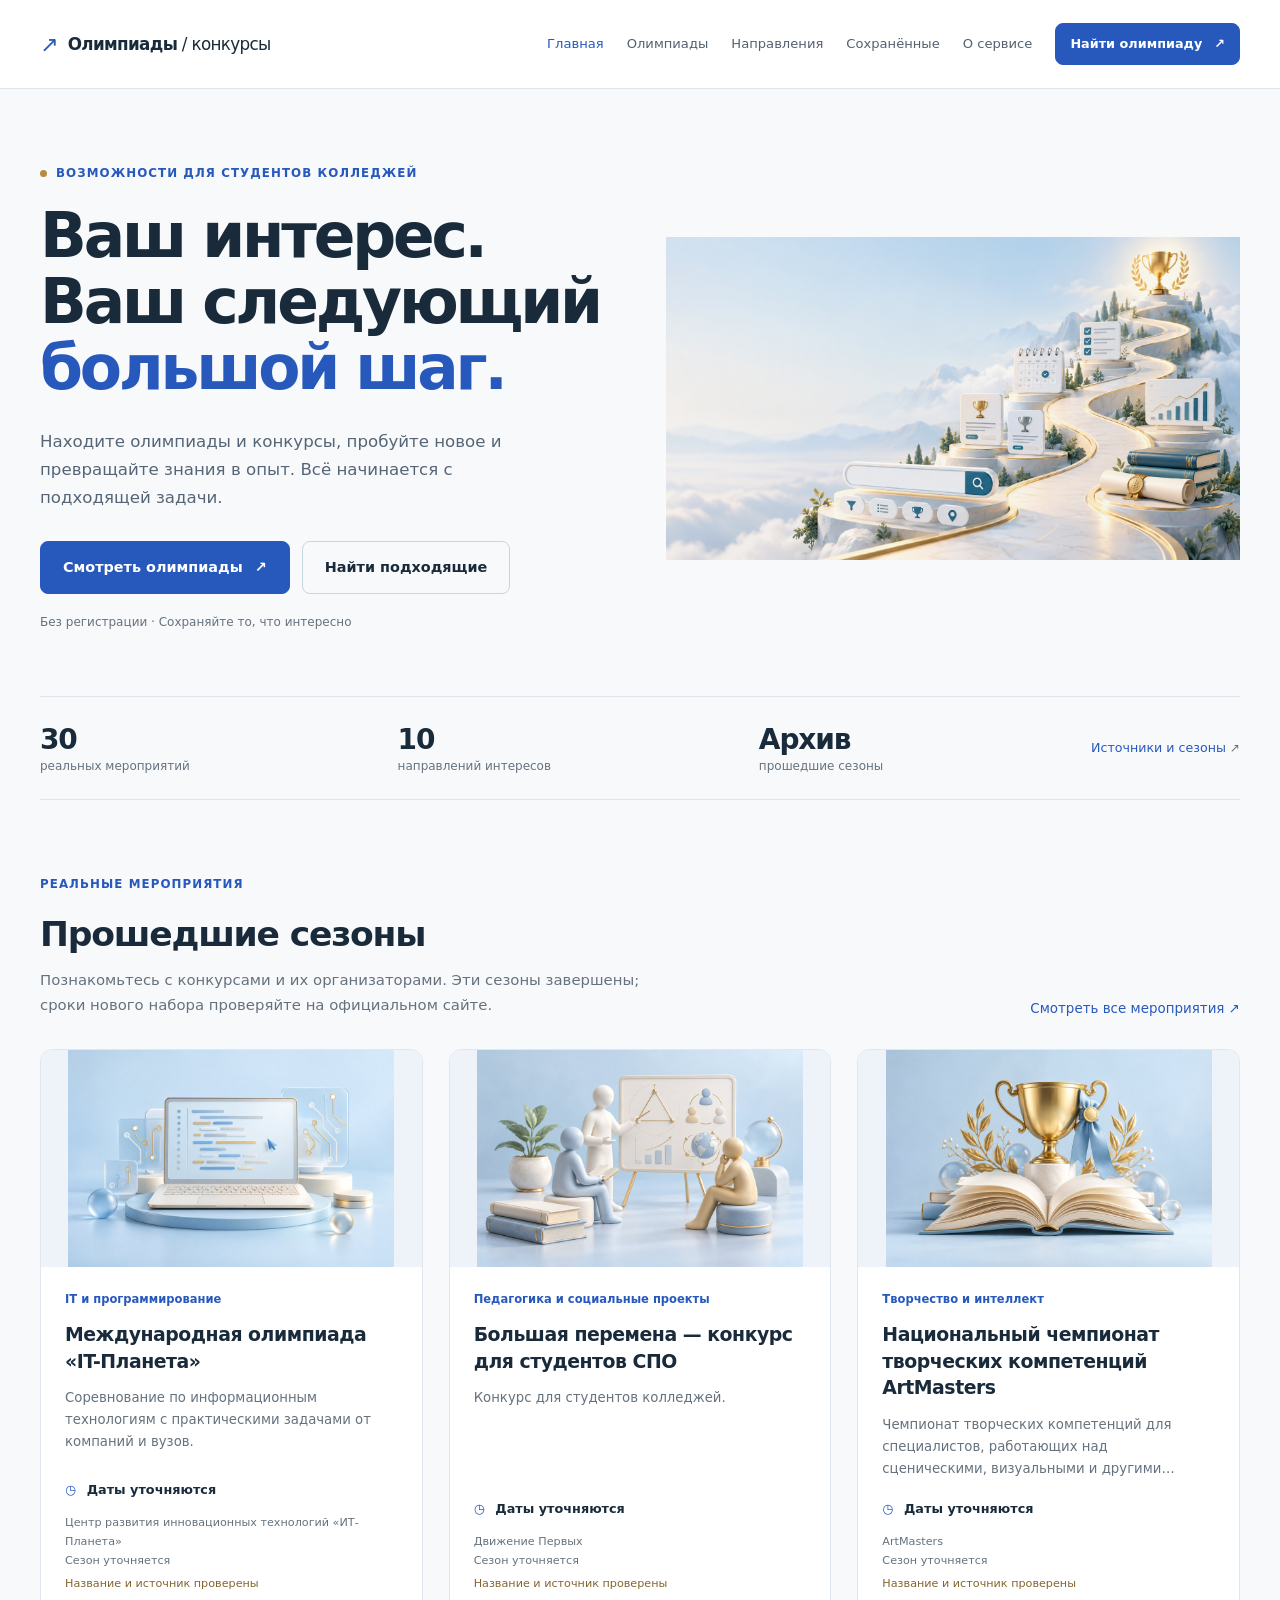
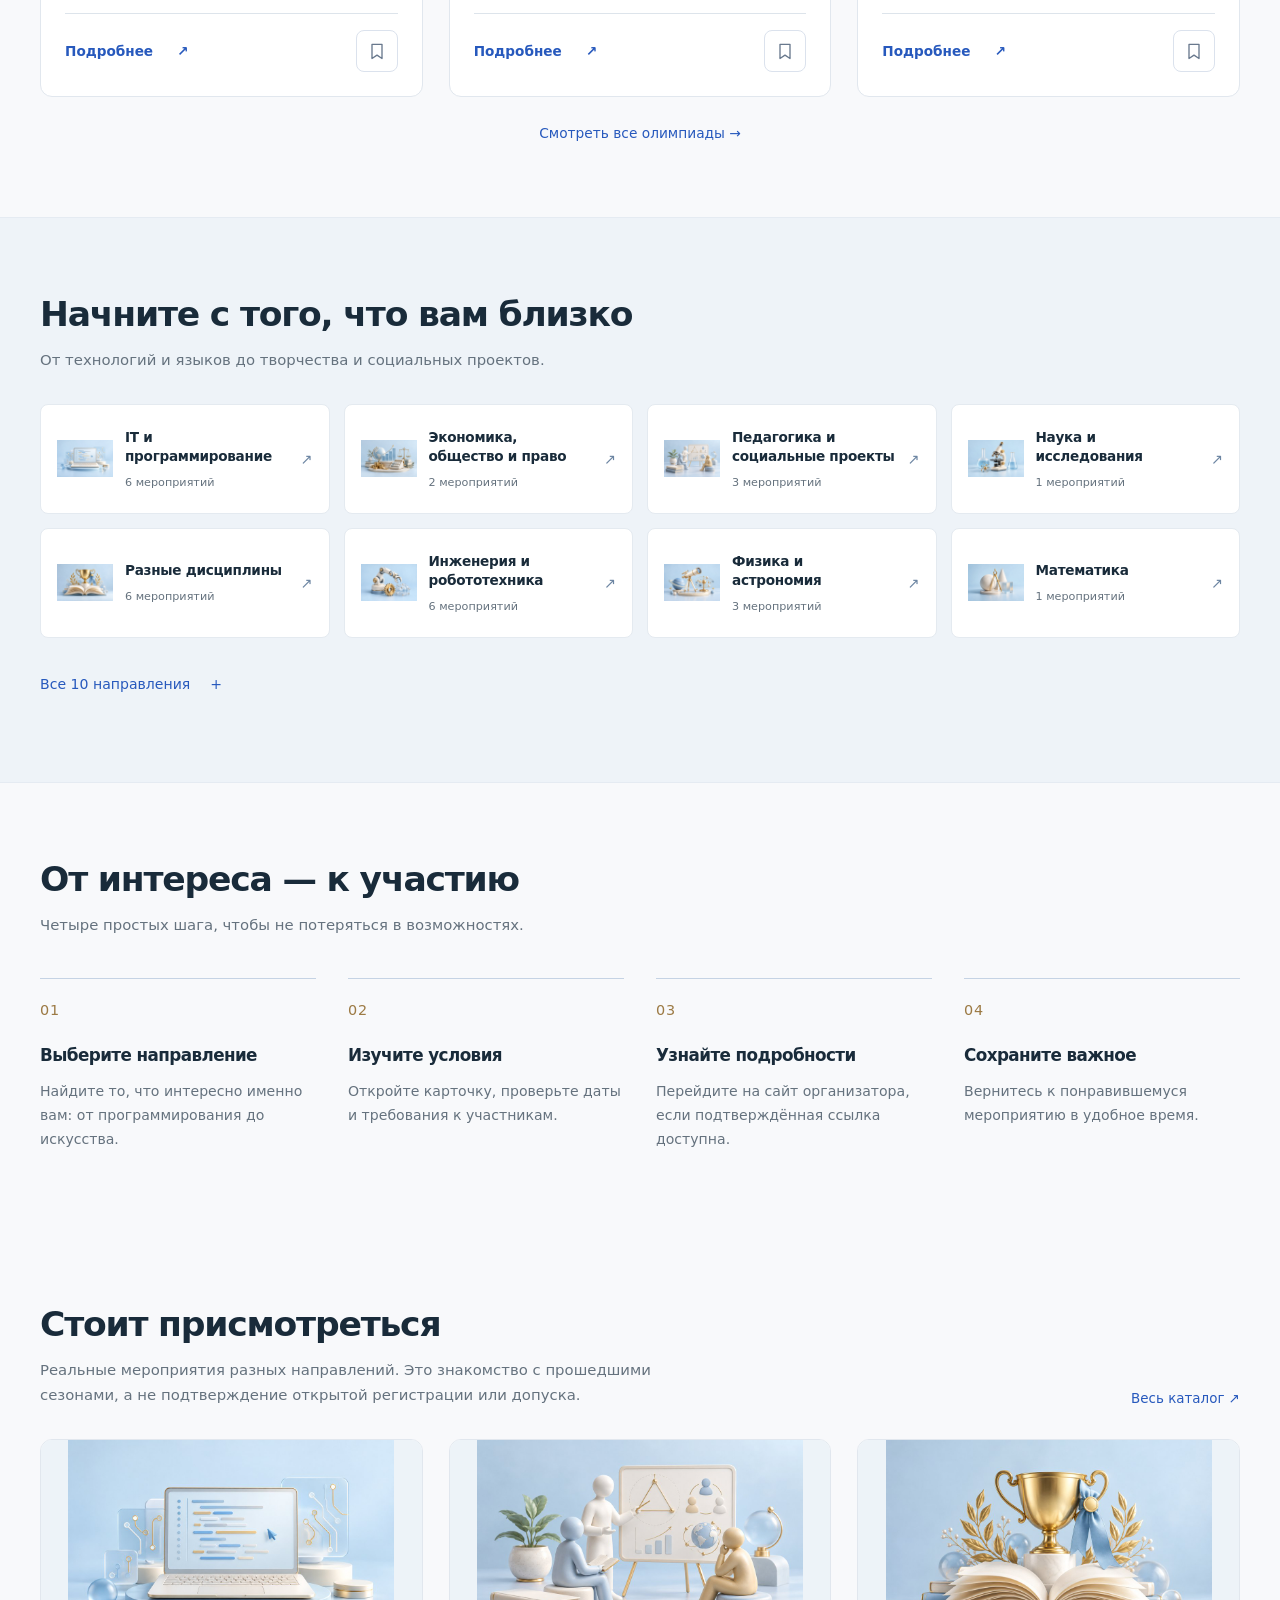
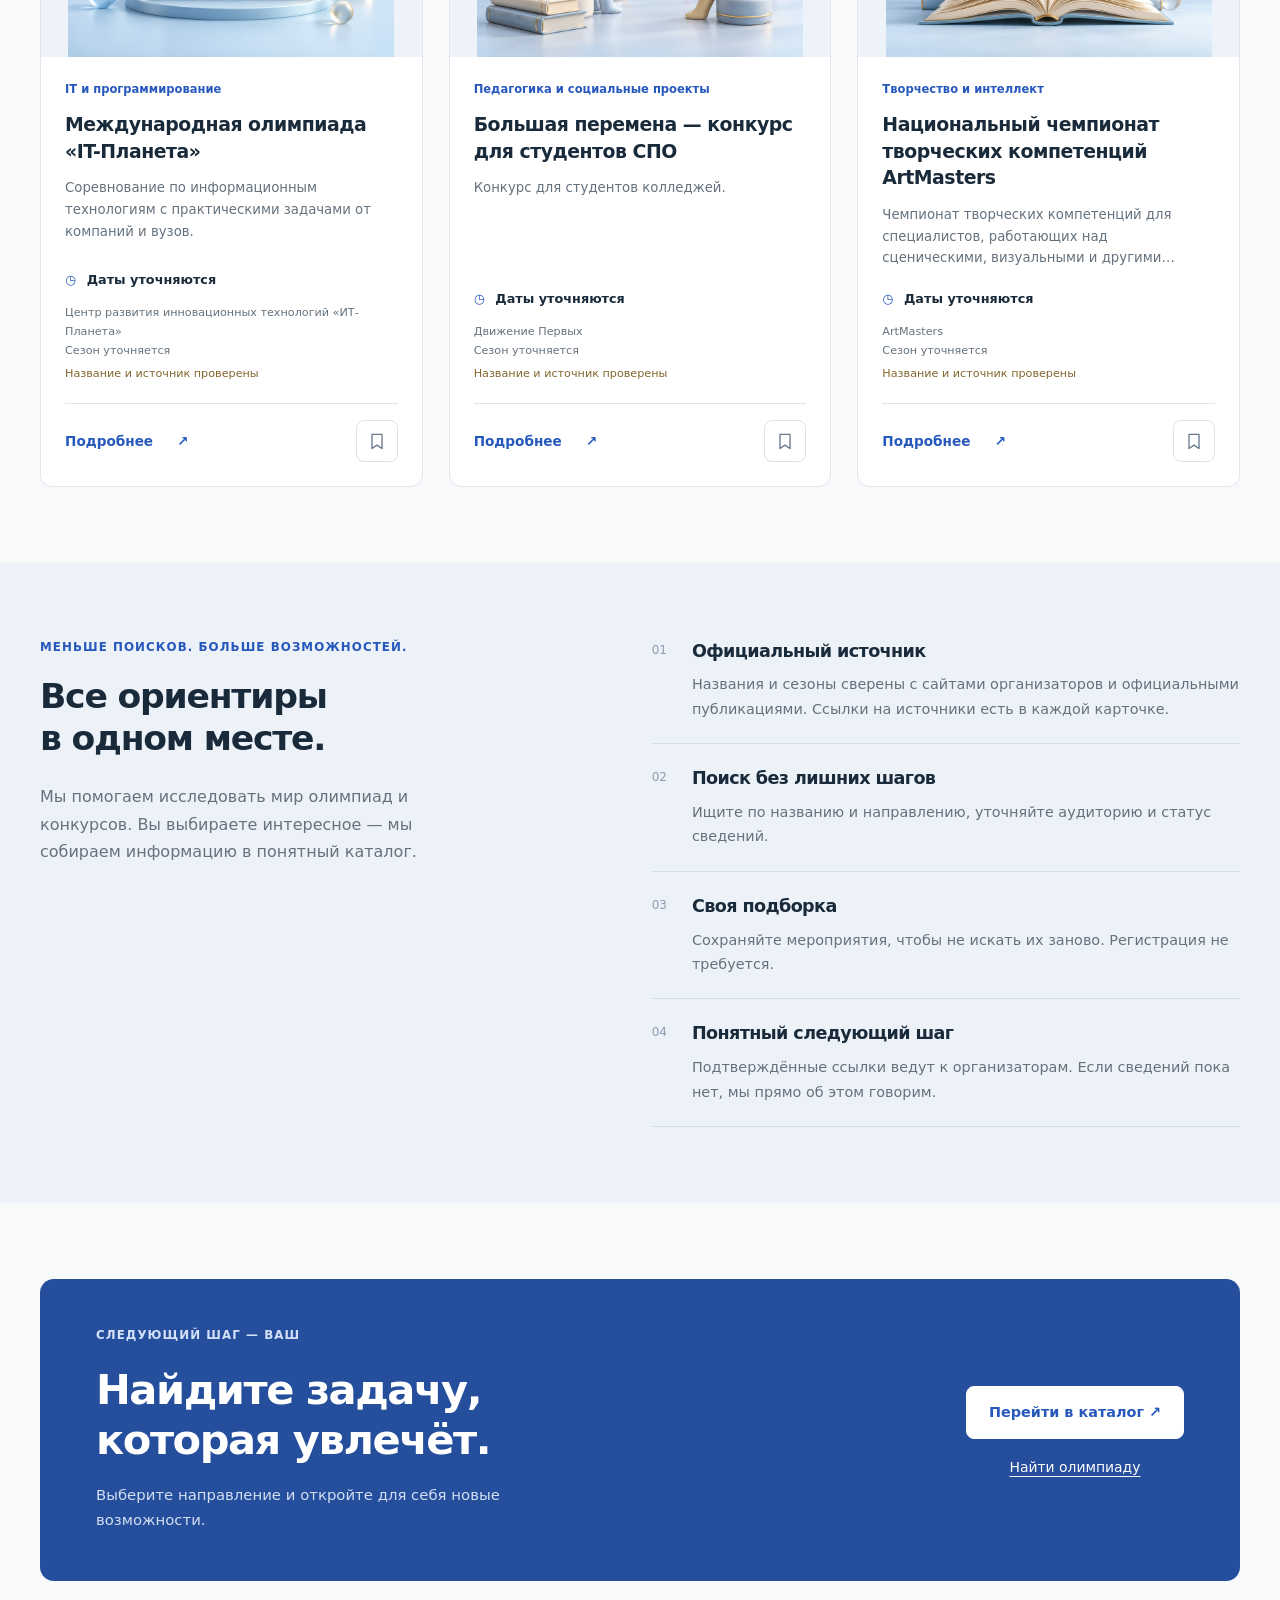
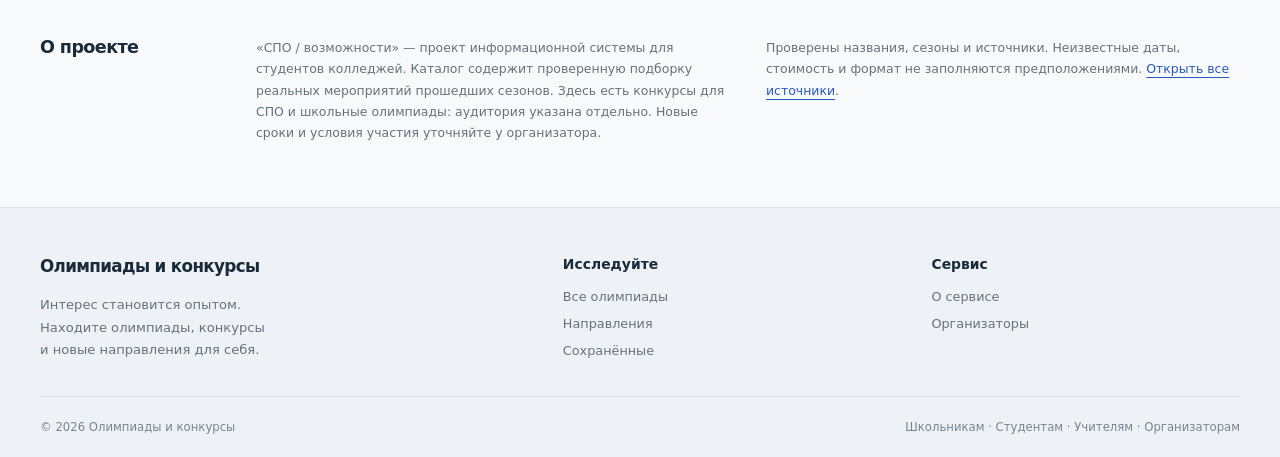
==== commit 8540674f: "Add files via upload" ====
--- a/index.html
+++ b/index.html
@@ -1,2 +1,2 @@
 <!doctype html>
-<html lang="ru"><head><meta charset="utf-8"><meta name="viewport" content="width=device-width,initial-scale=1"><meta name="description" content="Олимпиады и конкурсы для студентов колледжей: направления, официальный перечень, поиск и сохранённые мероприятия."><title>Олимпиады и конкурсы для студентов СПО · СПО / возможности</title><link rel="stylesheet" href="./assets/public.css"><script src="./assets/topics.js" defer></script><script src="./assets/public.js" defer></script></head><body class="public-site"><a class="skip-link" href="#main">К содержанию</a><header class="public-header"><div class="shell header-inner"><a class="wordmark" href="./index.html" aria-label="СПО / возможности — главная"><span class="brand-symbol" aria-hidden="true">↗</span><span>СПО<span class="brand-sub"> / возможности</span></span></a><button class="menu-toggle" id="menu-toggle" type="button" aria-expanded="false" aria-controls="main-menu">Меню <span aria-hidden="true">☰</span></button><nav id="main-menu" class="main-menu" aria-label="Основная навигация"><a href="./index.html">Главная</a><a href="./competitions.html">Олимпиады</a><a href="./index.html#directions">Направления</a><a href="./saved.html">Сохранённые <span id="saved-count"></span></a><a href="./index.html#about">О сервисе</a><a class="btn btn-small" href="./competitions.html#filters">Найти олимпиаду <span aria-hidden="true">↗</span></a></nav></div></header><main id="main"><div id="app" class="shell loading" role="status">Загружаем мероприятия…</div><noscript><p class="shell">Включите JavaScript, чтобы открыть каталог и пользоваться поиском.</p></noscript></main><footer class="public-footer"><div class="shell footer-grid"><div><a class="wordmark" href="./index.html">СПО / возможности</a><p>Интерес становится опытом.<br>Находите олимпиады, конкурсы<br>и новые направления для себя.</p></div><div><h2>Исследуйте</h2><a href="./competitions.html">Все олимпиады</a><a href="./index.html#directions">Направления</a><a href="./saved.html">Сохранённые</a></div><div><h2>О проекте</h2><a href="./index.html#about">О сервисе</a><a href="./index.html#project">Проектная информация</a><a href="./sources/Приказ_Минпросвещения_598_текстовый.pdf">Источник данных · приказ №598</a><a href="https://github.com/" target="_blank" rel="noopener noreferrer">GitHub ↗</a></div></div><div class="shell footer-bottom"><span>© <span id="copyright-year">2026</span> СПО / возможности</span><span>Создано для студентов колледжей</span></div></footer><p id="toast" class="toast" role="status" aria-live="polite" hidden></p></body></html>+<html lang="ru"><head><meta charset="utf-8"><meta name="viewport" content="width=device-width,initial-scale=1"><meta name="description" content="Олимпиады и конкурсы для школьников и студентов. Поиск по направлениям, даты, условия участия и сайты организаторов."><title>Олимпиады и конкурсы 2026/2027 · Олимпиады и конкурсы</title><link rel="stylesheet" href="./assets/public.css"><script src="./assets/topics.js" defer></script><script src="./assets/public.js" defer></script></head><body class="public-site"><a class="skip-link" href="#main">К содержанию</a><header class="public-header"><div class="shell header-inner"><a class="wordmark" href="./index.html" aria-label="Олимпиады и конкурсы — главная"><span class="brand-symbol" aria-hidden="true">↗</span><span>Олимпиады<span class="brand-sub"> / конкурсы</span></span></a><button class="menu-toggle" id="menu-toggle" type="button" aria-expanded="false" aria-controls="main-menu">Меню <span aria-hidden="true">☰</span></button><nav id="main-menu" class="main-menu" aria-label="Основная навигация"><a href="./index.html">Главная</a><a href="./competitions.html">Олимпиады</a><a href="./index.html#directions">Направления</a><a href="./saved.html">Сохранённые <span id="saved-count"></span></a><a href="./index.html#about">О сервисе</a><a class="btn btn-small" href="./competitions.html#filters">Найти олимпиаду <span aria-hidden="true">↗</span></a></nav></div></header><main id="main"><div id="app" class="shell loading" role="status">Загружаем мероприятия…</div><noscript><p class="shell">Включите JavaScript, чтобы открыть каталог и пользоваться поиском.</p></noscript></main><footer class="public-footer"><div class="shell footer-grid"><div><a class="wordmark" href="./index.html">Олимпиады и конкурсы</a><p>Интерес становится опытом.<br>Находите олимпиады, конкурсы<br>и новые направления для себя.</p></div><div><h2>Исследуйте</h2><a href="./competitions.html">Все олимпиады</a><a href="./index.html#directions">Направления</a><a href="./saved.html">Сохранённые</a></div><div><h2>Сервис</h2><a href="./index.html#about">О сервисе</a><a href="./sources.html">Организаторы</a></div></div><div class="shell footer-bottom"><span>© <span id="copyright-year">2026</span> Олимпиады и конкурсы</span><span>Школьникам · Студентам · Учителям · Организаторам</span></div></footer><p id="toast" class="toast" role="status" aria-live="polite" hidden></p></body></html>
--- a/assets/public.css
+++ b/assets/public.css
@@ -1,20 +1,24 @@
-/* Public pages share the original service palette and system typeface. */
-:root{color-scheme:light;--ink:#192b3a;--muted:#65727e;--accent:#2759bd;--line:#dde4eb;--paper:#fff;--bg:#f8f9fb;--soft:#edf3fa;font-family:system-ui,-apple-system,"Segoe UI",sans-serif;color:var(--ink);background:var(--bg);font-synthesis:none}
-*{box-sizing:border-box}html{scroll-behavior:smooth;scroll-padding-top:100px}body{margin:0}a{color:var(--accent);text-underline-offset:4px}a:hover{color:#174197}button,input,select{font:inherit}button,a,input,select,summary{-webkit-tap-highlight-color:transparent}a:focus-visible,button:focus-visible,input:focus-visible,select:focus-visible,summary:focus-visible{outline:3px solid #7295d5;outline-offset:4px}img{max-width:100%;height:auto;display:block}[hidden]{display:none!important}button{cursor:pointer}button:disabled{cursor:not-allowed;opacity:.58}h1,h2,h3,p{margin:0}h1,h2,h3{font-weight:700;letter-spacing:-.035em}h1{font-size:clamp(2.25rem,4.5vw,4.2rem);line-height:1.1}h2{font-size:clamp(1.7rem,2.7vw,2.5rem);line-height:1.2}h3{font-size:1.1rem;line-height:1.4}p{line-height:1.7}.shell{width:min(100% - 80px,1240px);margin-inline:auto}.loading{min-height:50vh;padding-block:100px}.muted{color:var(--muted)}.eyebrow{display:flex;align-items:center;gap:9px;font-size:.74rem;line-height:1.5;font-weight:650;letter-spacing:.09em;text-transform:uppercase;color:var(--accent);margin-bottom:20px}.eyebrow-dot{width:7px;height:7px;background:#b68a41;border-radius:50%}.btn{display:inline-flex;align-items:center;justify-content:center;gap:12px;padding:15px 22px;min-height:49px;border:1px solid var(--accent);border-radius:8px;background:var(--accent);color:white;text-decoration:none;font-size:.9rem;font-weight:650;line-height:1.45;transition:background .15s,box-shadow .15s}.btn:hover{background:#1d489c;color:white}.btn-secondary{background:transparent;color:var(--ink);border-color:#cbd5e0}.btn-secondary:hover{background:#eaf0f8;color:var(--accent)}.btn-small{font-size:.8rem;min-height:42px;padding:11px 14px}.btn-white{background:white;border-color:white;color:var(--accent)}.btn-white:hover{background:#e5edf9;color:#163c82}.skip-link{position:fixed;top:-100px;left:20px;padding:12px;background:white;z-index:100}.skip-link:focus{top:10px}
-/* Shared navigation */
-.public-header{background:rgba(255,255,255,.98);border-bottom:1px solid var(--line);position:relative;z-index:20}.header-inner{min-height:88px;display:flex;align-items:center;gap:22px;justify-content:space-between}.wordmark{display:inline-flex;align-items:center;gap:10px;color:var(--ink);font-size:1.05rem;font-weight:750;text-decoration:none;letter-spacing:-.04em;white-space:nowrap}.brand-symbol{font-size:22px;color:var(--accent);font-weight:500}.brand-sub{font-weight:450}.main-menu{display:flex;align-items:center;gap:23px}.main-menu>a:not(.btn){font-size:.82rem;text-decoration:none;white-space:nowrap;color:#536170}.main-menu>a[aria-current=page],.main-menu>a:hover{color:var(--accent)}#saved-count:not(:empty){font-size:.7rem;background:#e7eef8;padding:2px 6px;border-radius:20px;margin-left:3px}.menu-toggle{display:none;background:white;border:1px solid var(--line);border-radius:8px;min-height:44px;padding:8px 12px;align-items:center;gap:10px;color:var(--ink)}
-/* Landing */
-.landing-hero{display:grid;grid-template-columns:1.05fr 1fr;gap:24px;align-items:center;padding-block:76px 64px}.landing-hero h1{font-size:clamp(2.7rem,4.8vw,4.6rem);line-height:1.08;letter-spacing:-.052em;margin-bottom:26px}.landing-hero h1>span{color:var(--accent)}.hero-intro{max-width:505px;font-size:1.04rem;color:#566576;margin-bottom:28px}.hero-actions{display:flex;gap:12px;flex-wrap:wrap;align-items:center}.hero-note{font-size:.75rem;color:var(--muted);margin-top:18px}.hero-visual img{width:100%;aspect-ratio:1.35;object-fit:contain;mix-blend-mode:multiply}.catalog-strip{display:flex;gap:40px;align-items:center;justify-content:space-between;border-top:1px solid var(--line);border-bottom:1px solid var(--line);padding-block:26px}.catalog-strip>div{display:flex;flex-direction:column;gap:3px}.catalog-strip strong{font-size:1.75rem;font-weight:650;letter-spacing:-.04em}.catalog-strip span{font-size:.75rem;color:var(--muted)}.catalog-strip>a{font-size:.79rem;text-decoration:none;max-width:210px;line-height:1.6}.section{padding-block:76px}.section-heading{display:flex;align-items:flex-end;justify-content:space-between;gap:35px;margin-bottom:30px}.section-heading p{color:var(--muted);font-size:.93rem;max-width:640px;margin-top:13px}.arrow-link{font-size:.84rem;text-decoration:none;white-space:nowrap;padding-bottom:3px}.event-grid{display:grid;grid-template-columns:repeat(3,minmax(0,1fr));gap:26px}.event-card{background:var(--paper);border:1px solid #e1e7ee;border-radius:12px;overflow:hidden;min-width:0;display:flex;flex-direction:column;transition:box-shadow .2s}.event-card:hover{box-shadow:0 8px 30px #2644710c}.card-visual{display:block;background:#edf3f8;overflow:hidden;aspect-ratio:1.75}.card-visual img{width:100%;height:100%;object-fit:contain}.card-body{padding:24px;display:flex;flex-direction:column;flex:1;min-width:0}.card-category{font-size:.72rem;line-height:1.5;color:var(--accent);font-weight:650;margin-bottom:13px}.card-title{font-size:1.18rem;line-height:1.4;letter-spacing:-.025em;margin-bottom:13px;overflow-wrap:anywhere;display:-webkit-box;-webkit-line-clamp:3;-webkit-box-orient:vertical;overflow:hidden}.card-title a{color:var(--ink);text-decoration:none}.card-title a:hover{color:var(--accent)}.card-description{font-size:.83rem;color:var(--muted);line-height:1.65;margin-bottom:20px;display:-webkit-box;-webkit-line-clamp:3;-webkit-box-orient:vertical;overflow:hidden}.card-date{font-size:.8rem;font-weight:600;margin-top:auto;margin-bottom:12px;line-height:1.6}.card-date span{color:var(--accent);margin-right:6px}.card-source{font-size:.7rem;line-height:1.7;color:var(--muted)}.card-status{font-size:.7rem;color:#82662d;line-height:1.5;margin-top:6px}.card-actions{margin-top:20px;padding-top:16px;border-top:1px solid var(--line);display:flex;align-items:center;justify-content:space-between;gap:8px}.detail-link{font-size:.85rem;font-weight:650;text-decoration:none;display:flex;gap:24px;align-items:center}.save-button{display:inline-flex;align-items:center;justify-content:center;width:42px;height:42px;border:1px solid #dbe2ed;border-radius:8px;background:#fff;color:#68788d;flex-shrink:0}.save-button:hover,.save-button[aria-pressed=true]{color:var(--accent);background:#edf3fc}.section-bottom-link{display:block;text-align:center;margin-top:28px;font-size:.86rem;text-decoration:none}.direction-section{background:#eef3f8;border-block:1px solid #e5ebf2}.direction-grid{display:grid;grid-template-columns:repeat(4,minmax(0,1fr));gap:14px}.direction-card{display:flex;align-items:center;gap:12px;min-height:110px;background:#fff;border-radius:8px;padding:16px;text-decoration:none;color:var(--ink);border:1px solid #e4eaf0}.direction-card img{width:56px;height:56px;object-fit:contain;border-radius:6px;flex-shrink:0}.direction-card h3{font-size:.85rem;line-height:1.4;letter-spacing:-.02em;margin-bottom:5px}.direction-card div>span{font-size:.7rem;color:var(--muted)}.direction-arrow{margin-left:auto;color:#6c85a2;font-size:.9rem}.all-directions{margin-top:24px}.all-directions summary{cursor:pointer;list-style:none;color:var(--accent);font-size:.88rem;display:flex;align-items:center;gap:20px;min-height:44px}.all-directions summary::-webkit-details-marker{display:none}.all-directions[open] summary{margin-bottom:20px}.steps{list-style:none;padding:0;margin:40px 0 0;display:grid;grid-template-columns:repeat(4,minmax(0,1fr));gap:32px}.steps li{border-top:1px solid #c5d3e4;padding-top:23px}.step-number{display:block;font-size:.9rem;color:#9c7a44;margin-bottom:26px;letter-spacing:.05em}.steps h3{font-size:1.05rem;margin-bottom:12px}.steps p{font-size:.88rem;color:var(--muted)}.about-section{background:#edf2f8}.about-layout{display:grid;grid-template-columns:1fr 1.15fr;gap:100px}.about-layout>div>p:not(.eyebrow){max-width:440px;color:var(--muted);margin-top:24px}.benefit-list>div{display:flex;gap:25px;padding:22px 0;border-bottom:1px solid #d6e0eb}.benefit-list>div:first-child{padding-top:0}.benefit-list>div>span{font-size:.75rem;color:#8c9cb1;padding-top:4px}.benefit-list h3{margin-bottom:9px}.benefit-list p{font-size:.9rem;color:var(--muted)}.final-cta{margin-top:76px;padding:48px 56px;background:#254f9d;border-radius:14px;display:flex;justify-content:space-between;gap:40px;align-items:center;color:white}.final-cta .eyebrow{color:#d4e0f7}.final-cta h2{font-size:2.6rem}.final-cta p:not(.eyebrow){font-size:.93rem;color:#d3def1;margin-top:18px;max-width:460px}.cta-actions{display:flex;flex-direction:column;gap:20px;align-items:center;flex-shrink:0}.cta-actions>a:not(.btn){color:white;font-size:.87rem}.project-note{padding-block:56px 64px;display:grid;grid-template-columns:180px 1fr 1fr;gap:36px}.project-note h2{font-size:1.1rem}.project-note p{font-size:.78rem;color:var(--muted)}
-/* Catalogue */
-.catalog-page{padding-block:58px 80px}.page-intro{margin-bottom:36px}.page-intro h1{font-size:clamp(2rem,3.6vw,3.4rem);margin-bottom:18px}.page-intro>p:not(.eyebrow){color:var(--muted);max-width:700px;font-size:.98rem}.collection-tabs{display:flex;gap:28px;border-bottom:1px solid var(--line);margin-bottom:28px;flex-wrap:wrap}.collection-tabs a{padding:14px 0;font-size:.9rem;text-decoration:none;color:var(--muted);border-bottom:2px solid transparent;margin-bottom:-1px}.collection-tabs a[aria-current=page]{color:var(--accent);border-color:var(--accent)}.collection-tabs a span{font-size:.75rem;margin-left:6px;color:#65758c}.collection-note{padding:16px 20px;background:#f1eee7;border-left:3px solid #b29c76;border-radius:0 8px 8px 0;color:#6e624e;font-size:.83rem;margin-bottom:28px;line-height:1.7}.catalog-filters{display:grid;grid-template-columns:1.4fr 1.2fr .9fr .9fr;gap:16px;padding:24px;background:#edf2f8;border-radius:12px}.catalog-filters label{min-width:0;display:flex;flex-direction:column;gap:8px;font-size:.76rem;font-weight:600}.catalog-filters input,.catalog-filters select{width:100%;min-width:0;min-height:46px;background:white;border:1px solid #c9d5e2;border-radius:6px;padding:10px 12px;color:var(--ink);font-size:.84rem;line-height:1.4}.filter-reset{border:0;background:transparent;color:var(--accent);font-size:.78rem;text-align:left;padding:0;justify-self:start;min-height:32px;grid-column:1/-1}.result-toolbar{display:flex;align-items:center;justify-content:space-between;gap:20px;padding:28px 0 20px;font-size:.85rem}.result-toolbar>span{color:var(--muted);font-size:.75rem}.pager{display:flex;align-items:center;justify-content:center;gap:25px;margin-top:42px}.pager>span{font-size:.85rem;color:var(--muted)}.empty-state{grid-column:1/-1;padding:70px 30px;text-align:center;background:#eef3f9;border-radius:12px}.empty-state h1,.empty-state h2{margin-bottom:20px}.empty-state p{color:var(--muted);margin:0 auto 26px;max-width:520px}
-/* Detail */
-.detail-page{padding-block:35px 70px}.breadcrumbs{display:flex;gap:12px;font-size:.78rem;margin-bottom:38px;color:#97a1ad}.breadcrumbs a{text-decoration:none;color:var(--muted)}.detail-hero{display:grid;grid-template-columns:1.25fr 1fr;gap:56px;align-items:center;margin-bottom:40px}.detail-heading h1{font-size:clamp(1.7rem,3.4vw,3.3rem);line-height:1.2;overflow-wrap:anywhere;margin-bottom:24px}.detail-lead{font-size:1.02rem;color:var(--muted);line-height:1.7}.source-line{font-size:.76rem;color:var(--muted);margin-top:24px}.detail-visual{border-radius:14px;overflow:hidden;background:#edf3f8}.detail-visual img{width:100%;aspect-ratio:1.4;object-fit:contain}.detail-columns{display:grid;grid-template-columns:minmax(0,1fr) 350px;gap:75px;align-items:start}.detail-section{padding:35px 0;border-top:1px solid var(--line)}.detail-section h2{font-size:1.6rem;margin-bottom:20px}.detail-section p{font-size:.97rem;margin-bottom:16px}.facts{margin:0}.facts>div{display:grid;grid-template-columns:minmax(140px,1fr) 1.7fr;gap:25px;padding:16px 0;border-bottom:1px solid #e4e9ee;font-size:.89rem;line-height:1.65}.facts dt{color:var(--muted)}.facts dd{margin:0;overflow-wrap:anywhere}.detail-aside{padding:28px;border:1px solid #dce4ed;border-radius:12px;background:#eef3f9;position:sticky;top:25px}.detail-aside h2{font-size:1.5rem;line-height:1.3;margin-bottom:16px}.detail-aside>p:not(.eyebrow){font-size:.85rem;color:var(--muted);margin-bottom:20px}.action-stack{display:flex;flex-direction:column;gap:13px}.action-stack .btn{width:100%;font-size:.84rem}.action-note{font-size:.75rem;color:var(--muted);line-height:1.65}.action-stack .action-note{margin-top:-3px;margin-bottom:4px}.detail-aside .aside-source{font-size:.7rem!important;border-top:1px solid #d7e2ee;margin-top:25px;padding-top:16px;margin-bottom:0!important}.related-section{padding-bottom:0}
-/* Organizer concept */
-.organizer-brand{display:flex;align-items:center;justify-content:space-between;gap:25px;padding-top:32px;font-size:.8rem}.organizer-brand>a{text-decoration:none}.organizer-brand>span{display:flex;align-items:center;gap:10px;color:var(--muted)}.organizer-symbol{display:grid;place-items:center;width:32px;height:32px;border-radius:8px;background:#284e83;color:#fff;font-size:1.1rem}.organizer-hero{display:grid;grid-template-columns:1.1fr 1fr;gap:55px;align-items:center;padding-block:55px}.organizer-hero h1{margin-bottom:25px}.organizer-hero .hero-actions{margin-top:28px}.organizer-hero .action-note{margin-top:18px}.organizer-hero>img{width:100%;border-radius:14px;aspect-ratio:1.4;object-fit:contain;background:#edf3f8}.program-facts{display:grid;grid-template-columns:repeat(4,1fr);gap:30px;padding-block:24px;border-top:1px solid var(--line);border-bottom:1px solid var(--line)}.program-facts>div{display:flex;flex-direction:column;gap:8px}.program-facts span{font-size:.78rem;color:var(--muted)}.program-facts strong{font-size:.97rem;font-weight:600}.program-overview{display:grid;grid-template-columns:1fr 1.2fr;gap:90px}.program-overview p{color:var(--muted);margin-bottom:22px}.program-overview h3{margin-bottom:10px}.program-stages{background:#edf3f8}.three-steps{grid-template-columns:repeat(3,minmax(0,1fr))}.steps .stage-date{font-size:.75rem;color:var(--accent);margin-bottom:15px}.faq-section{display:grid;grid-template-columns:1fr 1.4fr;gap:70px}.faq{border-bottom:1px solid var(--line);padding:22px 0}.faq:first-child{padding-top:0}.faq summary{display:flex;justify-content:space-between;align-items:center;gap:20px;cursor:pointer;list-style:none;font-weight:600;line-height:1.5}.faq summary::-webkit-details-marker{display:none}.faq summary span{color:var(--accent);font-size:22px}.faq[open] summary{margin-bottom:15px}.faq p{font-size:.93rem;color:var(--muted)}.organizer-contact{display:flex;align-items:center;justify-content:space-between;gap:60px;padding:35px;background:#eaf0f8;border-radius:12px;margin-bottom:70px}.organizer-contact h2{font-size:1.3rem;margin-bottom:12px}.organizer-contact p{font-size:.88rem;max-width:650px;color:var(--muted)}.organizer-contact button{flex-shrink:0}dialog{border:1px solid var(--line);border-radius:14px;padding:40px;width:min(100% - 32px,560px);max-height:90vh;overflow:auto;color:var(--ink);background:#fff}dialog::backdrop{background:#16283e80}dialog h2{font-size:1.8rem;margin-bottom:20px}dialog p{font-size:.93rem;color:var(--muted);margin-bottom:20px}.dialog-close{position:absolute;right:13px;top:10px;width:40px;height:40px;border:0;background:transparent;font-size:28px;color:var(--muted)}#application-status{margin:16px 0 0;color:var(--accent)}
-/* Footer */
-.public-footer{background:#eef2f6;border-top:1px solid var(--line);padding-top:48px}.footer-grid{display:grid;grid-template-columns:1.5fr 1fr 1fr;gap:60px;padding-bottom:35px}.footer-grid>div{display:flex;flex-direction:column;align-items:flex-start;gap:12px}.footer-grid p{color:var(--muted);font-size:.82rem;margin-top:6px}.footer-grid h2{font-size:.87rem;font-weight:650;letter-spacing:0;margin-bottom:4px}.footer-grid a:not(.wordmark){text-decoration:none;font-size:.8rem;color:var(--muted)}.footer-grid a:hover{color:var(--accent)}.footer-bottom{display:flex;justify-content:space-between;gap:20px;border-top:1px solid #dae1e9;padding-block:23px;color:#788594;font-size:.73rem}.toast{position:fixed;bottom:25px;left:50%;transform:translateX(-50%);z-index:100;width:max-content;max-width:calc(100% - 32px);border-radius:10px;padding:14px 20px;background:#1d3454;color:white;font-size:.9rem;box-shadow:0 10px 40px #152a4e24;line-height:1.5}
-@media(min-width:1600px){.landing-hero{padding-block:90px 70px}}
-@media(max-width:1100px){.shell{width:calc(100% - 56px)}.header-inner{min-height:76px}.menu-toggle{display:flex}.main-menu{display:none;position:absolute;left:0;right:0;top:100%;padding:22px 28px;background:white;box-shadow:0 12px 20px #23395712;border-bottom:1px solid var(--line);align-items:stretch;gap:0;flex-direction:column}.main-menu.is-open{display:flex}.main-menu>a:not(.btn){padding:13px 0;font-size:.95rem}.main-menu .btn{margin-top:12px;align-self:flex-start}.landing-hero{padding-block:52px;gap:20px}.landing-hero h1{font-size:3.4rem}.hero-visual img{aspect-ratio:1.1}.hero-intro{font-size:.95rem}.hero-actions .btn{padding-inline:17px;font-size:.85rem}.catalog-strip{gap:20px}.catalog-strip>a{max-width:175px}.direction-grid{grid-template-columns:repeat(3,minmax(0,1fr))}.event-grid{gap:18px}.card-body{padding:20px}.card-title{font-size:1.08rem}.card-description{font-size:.8rem}.about-layout{gap:50px}.detail-columns{gap:35px;grid-template-columns:minmax(0,1fr) 300px}.detail-hero{gap:30px}.catalog-filters{grid-template-columns:repeat(2,minmax(0,1fr))}.program-overview{gap:45px}.organizer-hero{gap:35px}.project-note{grid-template-columns:1fr 1fr}.project-note h2{grid-column:1/-1}.final-cta{padding:40px}.footer-grid{gap:35px}}
-@media(max-width:800px){html{scroll-padding-top:24px}.shell{width:calc(100% - 40px)}.landing-hero h1{font-size:2.8rem}.landing-hero{grid-template-columns:1.1fr 1fr}.hero-actions{gap:10px}.hero-actions .btn{font-size:.78rem;padding:12px 13px}.hero-note{font-size:.68rem}.hero-intro{font-size:.9rem}.event-grid{grid-template-columns:repeat(2,minmax(0,1fr))}.event-grid>.event-card:last-child:nth-child(3){grid-column:auto}.section{padding-block:56px}.section-heading{align-items:flex-start;gap:20px}.section-heading p{font-size:.85rem}.arrow-link{white-space:normal;font-size:.78rem;min-width:115px}.direction-grid{grid-template-columns:repeat(2,minmax(0,1fr))}.steps{grid-template-columns:repeat(2,minmax(0,1fr));gap:30px}.about-layout{grid-template-columns:1fr;gap:35px}.about-layout>div>p:not(.eyebrow){max-width:600px}.benefit-list{display:grid;grid-template-columns:1fr 1fr;gap:24px}.benefit-list>div{padding:0 0 22px}.final-cta h2{font-size:2rem}.final-cta{gap:25px}.detail-hero{grid-template-columns:1fr 1fr}.detail-columns{grid-template-columns:minmax(0,1fr) 265px;gap:25px}.detail-aside{padding:20px}.detail-aside h2{font-size:1.25rem}.facts>div{grid-template-columns:1fr;gap:5px}.organizer-hero{grid-template-columns:1fr 1fr;gap:28px}.organizer-hero h1{font-size:2.5rem}.organizer-hero .detail-lead{font-size:.92rem}.program-facts{grid-template-columns:1fr 1fr;gap:24px}.program-overview,.faq-section{grid-template-columns:1fr;gap:30px}.three-steps{grid-template-columns:repeat(3,minmax(0,1fr));gap:22px}.organizer-contact{gap:30px;flex-direction:column;align-items:flex-start}.footer-grid{grid-template-columns:1.3fr 1fr 1fr;gap:24px}.footer-grid .wordmark{font-size:.95rem}}
-@media(max-width:600px){.shell{width:calc(100% - 32px)}.header-inner{min-height:70px}.wordmark{font-size:.95rem}.brand-sub{font-size:.85rem}.landing-hero{grid-template-columns:1fr;padding-block:40px 28px;gap:20px}.landing-hero h1{font-size:clamp(2.5rem,10vw,3.5rem);line-height:1.09}.eyebrow{font-size:.66rem;margin-bottom:18px}.hero-intro{font-size:.96rem;max-width:none}.hero-actions .btn{font-size:.79rem;padding-inline:15px;min-height:48px}.hero-visual img{aspect-ratio:1.8;max-height:260px}.hero-note{font-size:.72rem}.catalog-strip{display:grid;grid-template-columns:1fr 1fr 1fr;gap:20px 10px;padding-block:20px}.catalog-strip strong{font-size:1.4rem}.catalog-strip span{font-size:.65rem;max-width:95px}.catalog-strip>a{grid-column:1/-1;max-width:none;font-size:.75rem}.section{padding-block:44px}.section-heading{flex-direction:column;gap:16px;margin-bottom:23px}.section-heading h2{font-size:1.8rem}.section-heading p{font-size:.87rem}.arrow-link{font-size:.83rem}.event-grid{grid-template-columns:minmax(0,1fr);gap:22px}.card-visual{aspect-ratio:1.85}.card-body{padding:22px}.card-title{font-size:1.18rem}.card-description{font-size:.87rem}.card-source,.card-status{font-size:.75rem}.card-date{font-size:.85rem}.direction-card{padding:12px;gap:8px;min-height:116px;flex-direction:column;align-items:flex-start;position:relative}.direction-card img{width:40px;height:40px}.direction-card h3{font-size:.78rem}.direction-card div>span{font-size:.66rem}.direction-arrow{position:absolute;right:13px;top:16px}.direction-grid{gap:12px}.steps{gap:28px 20px;margin-top:28px}.steps h3{font-size:.98rem}.steps p{font-size:.82rem}.step-number{margin-bottom:18px}.benefit-list{grid-template-columns:1fr;gap:23px}.about-layout{gap:30px}.about-layout h2{font-size:2.1rem}.final-cta{margin-top:44px;padding:30px 24px;flex-direction:column;align-items:flex-start;gap:28px}.final-cta h2{font-size:2rem}.final-cta .cta-actions{align-items:flex-start;gap:16px}.final-cta p:not(.eyebrow){font-size:.88rem}.project-note{padding-block:35px 40px;grid-template-columns:1fr;gap:18px}.project-note p{font-size:.76rem}.catalog-page{padding-block:34px 48px}.page-intro h1{font-size:2.25rem}.page-intro>p:not(.eyebrow){font-size:.9rem}.collection-tabs{gap:8px 20px}.collection-tabs a{font-size:.81rem}.collection-tabs a span{font-size:.66rem}.collection-note{font-size:.78rem;padding:14px 16px}.catalog-filters{gap:14px 12px;padding:18px}.catalog-filters .search-field{grid-column:1/-1}.catalog-filters label{font-size:.7rem}.catalog-filters select,.catalog-filters input{font-size:.78rem;padding:10px 8px}.result-toolbar>span{font-size:.67rem}.result-toolbar p{font-size:.8rem}.pager{gap:18px}.pager .btn{font-size:.8rem;padding:12px 17px}.detail-page{padding-block:26px 45px}.breadcrumbs{font-size:.73rem;margin-bottom:28px}.detail-hero{grid-template-columns:1fr;gap:24px;margin-bottom:28px}.detail-heading h1{font-size:1.95rem;line-height:1.23}.detail-lead{font-size:.95rem}.detail-visual img{aspect-ratio:1.8;max-height:270px}.source-line{font-size:.72rem}.detail-columns{grid-template-columns:1fr;gap:20px}.detail-aside{position:static;padding:26px;grid-row:1}.detail-aside h2{font-size:1.4rem}.detail-aside .action-stack{gap:13px}.detail-section{padding:28px 0}.detail-section p{font-size:.93rem}.facts>div{grid-template-columns:1fr 1.3fr;gap:15px;font-size:.83rem}.detail-section h2{font-size:1.4rem}.related-section{padding-top:40px}.organizer-brand{align-items:flex-start;flex-direction:column;gap:20px;padding-top:25px;font-size:.75rem}.organizer-hero{grid-template-columns:1fr;padding-block:32px;gap:28px}.organizer-hero h1{font-size:2.6rem}.organizer-hero>img{aspect-ratio:1.8;max-height:260px}.program-facts{gap:24px 14px}.program-facts strong{font-size:.88rem}.program-facts span{font-size:.73rem}.program-overview h2{font-size:2rem}.program-overview p{font-size:.94rem}.three-steps{grid-template-columns:1fr}.faq-section{gap:28px}.faq summary{font-size:.92rem}.faq p{font-size:.86rem}.organizer-contact{padding:24px;margin-bottom:40px}.organizer-contact h2{font-size:1.15rem}.organizer-contact p{font-size:.82rem}dialog{padding:32px 24px}.footer-grid{grid-template-columns:1fr 1fr;gap:28px 24px}.footer-grid>div:first-child{grid-column:1/-1}.footer-grid p{font-size:.79rem}.footer-grid a:not(.wordmark){font-size:.75rem;line-height:1.5}.footer-bottom{flex-direction:column;gap:8px;font-size:.7rem}.public-footer{padding-top:35px}}
+/* Public pages share the original service palette and system typeface. */
+:root{color-scheme:light;--ink:#192b3a;--muted:#65727e;--accent:#2759bd;--line:#dde4eb;--paper:#fff;--bg:#f8f9fb;--soft:#edf3fa;font-family:system-ui,-apple-system,"Segoe UI",sans-serif;color:var(--ink);background:var(--bg);font-synthesis:none}
+*{box-sizing:border-box}html{scroll-behavior:smooth;scroll-padding-top:100px}body{margin:0}a{color:var(--accent);text-underline-offset:4px}a:hover{color:#174197}button,input,select{font:inherit}button,a,input,select,summary{-webkit-tap-highlight-color:transparent}a:focus-visible,button:focus-visible,input:focus-visible,select:focus-visible,summary:focus-visible{outline:3px solid #7295d5;outline-offset:4px}img{max-width:100%;height:auto;display:block}[hidden]{display:none!important}button{cursor:pointer}button:disabled{cursor:not-allowed;opacity:.58}h1,h2,h3,p{margin:0}h1,h2,h3{font-weight:700;letter-spacing:-.035em}h1{font-size:clamp(2.25rem,4.5vw,4.2rem);line-height:1.1}h2{font-size:clamp(1.7rem,2.7vw,2.5rem);line-height:1.2}h3{font-size:1.1rem;line-height:1.4}p{line-height:1.7}.shell{width:min(100% - 80px,1240px);margin-inline:auto}.loading{min-height:50vh;padding-block:100px}.muted{color:var(--muted)}.eyebrow{display:flex;align-items:center;gap:9px;font-size:.74rem;line-height:1.5;font-weight:650;letter-spacing:.09em;text-transform:uppercase;color:var(--accent);margin-bottom:20px}.eyebrow-dot{width:7px;height:7px;background:#b68a41;border-radius:50%}.btn{display:inline-flex;align-items:center;justify-content:center;gap:12px;padding:15px 22px;min-height:49px;border:1px solid var(--accent);border-radius:8px;background:var(--accent);color:white;text-decoration:none;font-size:.9rem;font-weight:650;line-height:1.45;transition:background .15s,box-shadow .15s}.btn:hover{background:#1d489c;color:white}.btn-secondary{background:transparent;color:var(--ink);border-color:#cbd5e0}.btn-secondary:hover{background:#eaf0f8;color:var(--accent)}.btn-small{font-size:.8rem;min-height:42px;padding:11px 14px}.btn-white{background:white;border-color:white;color:var(--accent)}.btn-white:hover{background:#e5edf9;color:#163c82}.skip-link{position:fixed;top:-100px;left:20px;padding:12px;background:white;z-index:100}.skip-link:focus{top:10px}
+/* Shared navigation */
+.public-header{background:rgba(255,255,255,.98);border-bottom:1px solid var(--line);position:relative;z-index:20}.header-inner{min-height:88px;display:flex;align-items:center;gap:22px;justify-content:space-between}.wordmark{display:inline-flex;align-items:center;gap:10px;color:var(--ink);font-size:1.05rem;font-weight:750;text-decoration:none;letter-spacing:-.04em;white-space:nowrap}.brand-symbol{font-size:22px;color:var(--accent);font-weight:500}.brand-sub{font-weight:450}.main-menu{display:flex;align-items:center;gap:23px}.main-menu>a:not(.btn){font-size:.82rem;text-decoration:none;white-space:nowrap;color:#536170}.main-menu>a[aria-current=page],.main-menu>a:hover{color:var(--accent)}#saved-count:not(:empty){font-size:.7rem;background:#e7eef8;padding:2px 6px;border-radius:20px;margin-left:3px}.menu-toggle{display:none;background:white;border:1px solid var(--line);border-radius:8px;min-height:44px;padding:8px 12px;align-items:center;gap:10px;color:var(--ink)}
+/* Landing */
+.landing-hero{display:grid;grid-template-columns:1.05fr 1fr;gap:24px;align-items:center;padding-block:76px 64px}.landing-hero h1{font-size:clamp(2.7rem,4.8vw,4.6rem);line-height:1.08;letter-spacing:-.052em;margin-bottom:26px}.landing-hero h1>span{color:var(--accent)}.hero-intro{max-width:505px;font-size:1.04rem;color:#566576;margin-bottom:28px}.hero-actions{display:flex;gap:12px;flex-wrap:wrap;align-items:center}.hero-note{font-size:.75rem;color:var(--muted);margin-top:18px}.hero-visual img{width:100%;aspect-ratio:1.35;object-fit:contain;mix-blend-mode:multiply}.catalog-strip{display:flex;gap:40px;align-items:center;justify-content:space-between;border-top:1px solid var(--line);border-bottom:1px solid var(--line);padding-block:26px}.catalog-strip>div{display:flex;flex-direction:column;gap:3px}.catalog-strip strong{font-size:1.75rem;font-weight:650;letter-spacing:-.04em}.catalog-strip span{font-size:.75rem;color:var(--muted)}.catalog-strip>a{font-size:.79rem;text-decoration:none;max-width:210px;line-height:1.6}.section{padding-block:76px}.section-heading{display:flex;align-items:flex-end;justify-content:space-between;gap:35px;margin-bottom:30px}.section-heading p{color:var(--muted);font-size:.93rem;max-width:640px;margin-top:13px}.arrow-link{font-size:.84rem;text-decoration:none;white-space:nowrap;padding-bottom:3px}.event-grid{display:grid;grid-template-columns:repeat(3,minmax(0,1fr));gap:26px}.event-card{background:var(--paper);border:1px solid #e1e7ee;border-radius:12px;overflow:hidden;min-width:0;display:flex;flex-direction:column;transition:box-shadow .2s}.event-card:hover{box-shadow:0 8px 30px #2644710c}.card-visual{display:block;background:#edf3f8;overflow:hidden;aspect-ratio:1.75}.card-visual img{width:100%;height:100%;object-fit:contain}.card-body{padding:24px;display:flex;flex-direction:column;flex:1;min-width:0}.card-category{font-size:.72rem;line-height:1.5;color:var(--accent);font-weight:650;margin-bottom:13px}.card-title{font-size:1.18rem;line-height:1.4;letter-spacing:-.025em;margin-bottom:13px;overflow-wrap:anywhere;display:-webkit-box;-webkit-line-clamp:3;-webkit-box-orient:vertical;overflow:hidden}.card-title a{color:var(--ink);text-decoration:none}.card-title a:hover{color:var(--accent)}.card-description{font-size:.83rem;color:var(--muted);line-height:1.65;margin-bottom:20px;display:-webkit-box;-webkit-line-clamp:3;-webkit-box-orient:vertical;overflow:hidden}.card-date{font-size:.8rem;font-weight:600;margin-top:auto;margin-bottom:12px;line-height:1.6}.card-date span{color:var(--accent);margin-right:6px}.card-source{font-size:.7rem;line-height:1.7;color:var(--muted)}.card-status{font-size:.7rem;color:#82662d;line-height:1.5;margin-top:6px}.card-actions{margin-top:20px;padding-top:16px;border-top:1px solid var(--line);display:flex;align-items:center;justify-content:space-between;gap:8px}.detail-link{font-size:.85rem;font-weight:650;text-decoration:none;display:flex;gap:24px;align-items:center}.save-button{display:inline-flex;align-items:center;justify-content:center;width:42px;height:42px;border:1px solid #dbe2ed;border-radius:8px;background:#fff;color:#68788d;flex-shrink:0}.save-button:hover,.save-button[aria-pressed=true]{color:var(--accent);background:#edf3fc}.section-bottom-link{display:block;text-align:center;margin-top:28px;font-size:.86rem;text-decoration:none}.direction-section{background:#eef3f8;border-block:1px solid #e5ebf2}.direction-grid{display:grid;grid-template-columns:repeat(4,minmax(0,1fr));gap:14px}.direction-card{display:flex;align-items:center;gap:12px;min-height:110px;background:#fff;border-radius:8px;padding:16px;text-decoration:none;color:var(--ink);border:1px solid #e4eaf0}.direction-card img{width:56px;height:56px;object-fit:contain;border-radius:6px;flex-shrink:0}.direction-card h3{font-size:.85rem;line-height:1.4;letter-spacing:-.02em;margin-bottom:5px}.direction-card div>span{font-size:.7rem;color:var(--muted)}.direction-arrow{margin-left:auto;color:#6c85a2;font-size:.9rem}.all-directions{margin-top:24px}.all-directions summary{cursor:pointer;list-style:none;color:var(--accent);font-size:.88rem;display:flex;align-items:center;gap:20px;min-height:44px}.all-directions summary::-webkit-details-marker{display:none}.all-directions[open] summary{margin-bottom:20px}.steps{list-style:none;padding:0;margin:40px 0 0;display:grid;grid-template-columns:repeat(4,minmax(0,1fr));gap:32px}.steps li{border-top:1px solid #c5d3e4;padding-top:23px}.step-number{display:block;font-size:.9rem;color:#9c7a44;margin-bottom:26px;letter-spacing:.05em}.steps h3{font-size:1.05rem;margin-bottom:12px}.steps p{font-size:.88rem;color:var(--muted)}.about-section{background:#edf2f8}.about-layout{display:grid;grid-template-columns:1fr 1.15fr;gap:100px}.about-layout>div>p:not(.eyebrow){max-width:440px;color:var(--muted);margin-top:24px}.benefit-list>div{display:flex;gap:25px;padding:22px 0;border-bottom:1px solid #d6e0eb}.benefit-list>div:first-child{padding-top:0}.benefit-list>div>span{font-size:.75rem;color:#8c9cb1;padding-top:4px}.benefit-list h3{margin-bottom:9px}.benefit-list p{font-size:.9rem;color:var(--muted)}.final-cta{margin-top:76px;padding:48px 56px;background:#254f9d;border-radius:14px;display:flex;justify-content:space-between;gap:40px;align-items:center;color:white}.final-cta .eyebrow{color:#d4e0f7}.final-cta h2{font-size:2.6rem}.final-cta p:not(.eyebrow){font-size:.93rem;color:#d3def1;margin-top:18px;max-width:460px}.cta-actions{display:flex;flex-direction:column;gap:20px;align-items:center;flex-shrink:0}.cta-actions>a:not(.btn){color:white;font-size:.87rem}.project-note{padding-block:56px 64px;display:grid;grid-template-columns:180px 1fr 1fr;gap:36px}.project-note h2{font-size:1.1rem}.project-note p{font-size:.78rem;color:var(--muted)}
+/* Catalogue */
+.catalog-page{padding-block:58px 80px}.page-intro{margin-bottom:36px}.page-intro h1{font-size:clamp(2rem,3.6vw,3.4rem);margin-bottom:18px}.page-intro>p:not(.eyebrow){color:var(--muted);max-width:700px;font-size:.98rem}.collection-tabs{display:flex;gap:28px;border-bottom:1px solid var(--line);margin-bottom:28px;flex-wrap:wrap}.collection-tabs a{padding:14px 0;font-size:.9rem;text-decoration:none;color:var(--muted);border-bottom:2px solid transparent;margin-bottom:-1px}.collection-tabs a[aria-current=page]{color:var(--accent);border-color:var(--accent)}.collection-tabs a span{font-size:.75rem;margin-left:6px;color:#65758c}.collection-note{padding:16px 20px;background:#f1eee7;border-left:3px solid #b29c76;border-radius:0 8px 8px 0;color:#6e624e;font-size:.83rem;margin-bottom:28px;line-height:1.7}.catalog-filters{display:grid;grid-template-columns:1.4fr 1.2fr .9fr .9fr;gap:16px;padding:24px;background:#edf2f8;border-radius:12px}.catalog-filters label{min-width:0;display:flex;flex-direction:column;gap:8px;font-size:.76rem;font-weight:600}.catalog-filters input,.catalog-filters select{width:100%;min-width:0;min-height:46px;background:white;border:1px solid #c9d5e2;border-radius:6px;padding:10px 12px;color:var(--ink);font-size:.84rem;line-height:1.4}.filter-reset{border:0;background:transparent;color:var(--accent);font-size:.78rem;text-align:left;padding:0;justify-self:start;min-height:32px;grid-column:1/-1}.result-toolbar{display:flex;align-items:center;justify-content:space-between;gap:20px;padding:28px 0 20px;font-size:.85rem}.result-toolbar>span{color:var(--muted);font-size:.75rem}.pager{display:flex;align-items:center;justify-content:center;gap:25px;margin-top:42px}.pager>span{font-size:.85rem;color:var(--muted)}.empty-state{grid-column:1/-1;padding:70px 30px;text-align:center;background:#eef3f9;border-radius:12px}.empty-state h1,.empty-state h2{margin-bottom:20px}.empty-state p{color:var(--muted);margin:0 auto 26px;max-width:520px}
+/* Detail */
+.detail-page{padding-block:35px 70px}.breadcrumbs{display:flex;gap:12px;font-size:.78rem;margin-bottom:38px;color:#97a1ad}.breadcrumbs a{text-decoration:none;color:var(--muted)}.detail-hero{display:grid;grid-template-columns:1.25fr 1fr;gap:56px;align-items:center;margin-bottom:40px}.detail-heading h1{font-size:clamp(1.7rem,3.4vw,3.3rem);line-height:1.2;overflow-wrap:anywhere;margin-bottom:24px}.detail-lead{font-size:1.02rem;color:var(--muted);line-height:1.7}.source-line{font-size:.76rem;color:var(--muted);margin-top:24px}.detail-visual{border-radius:14px;overflow:hidden;background:#edf3f8}.detail-visual img{width:100%;aspect-ratio:1.4;object-fit:contain}.detail-columns{display:grid;grid-template-columns:minmax(0,1fr) 350px;gap:75px;align-items:start}.detail-section{padding:35px 0;border-top:1px solid var(--line)}.detail-section h2{font-size:1.6rem;margin-bottom:20px}.detail-section p{font-size:.97rem;margin-bottom:16px}.facts{margin:0}.facts>div{display:grid;grid-template-columns:minmax(140px,1fr) 1.7fr;gap:25px;padding:16px 0;border-bottom:1px solid #e4e9ee;font-size:.89rem;line-height:1.65}.facts dt{color:var(--muted)}.facts dd{margin:0;overflow-wrap:anywhere}.detail-aside{padding:28px;border:1px solid #dce4ed;border-radius:12px;background:#eef3f9;position:sticky;top:25px}.detail-aside h2{font-size:1.5rem;line-height:1.3;margin-bottom:16px}.detail-aside>p:not(.eyebrow){font-size:.85rem;color:var(--muted);margin-bottom:20px}.action-stack{display:flex;flex-direction:column;gap:13px}.action-stack .btn{width:100%;font-size:.84rem}.action-note{font-size:.75rem;color:var(--muted);line-height:1.65}.action-stack .action-note{margin-top:-3px;margin-bottom:4px}.detail-aside .aside-source{font-size:.7rem!important;border-top:1px solid #d7e2ee;margin-top:25px;padding-top:16px;margin-bottom:0!important}.related-section{padding-bottom:0}
+/* Organizer concept */
+.organizer-brand{display:flex;align-items:center;justify-content:space-between;gap:25px;padding-top:32px;font-size:.8rem}.organizer-brand>a{text-decoration:none}.organizer-brand>span{display:flex;align-items:center;gap:10px;color:var(--muted)}.organizer-symbol{display:grid;place-items:center;width:32px;height:32px;border-radius:8px;background:#284e83;color:#fff;font-size:1.1rem}.organizer-hero{display:grid;grid-template-columns:1.1fr 1fr;gap:55px;align-items:center;padding-block:55px}.organizer-hero h1{margin-bottom:25px}.organizer-hero .hero-actions{margin-top:28px}.organizer-hero .action-note{margin-top:18px}.organizer-hero>img{width:100%;border-radius:14px;aspect-ratio:1.4;object-fit:contain;background:#edf3f8}.program-facts{display:grid;grid-template-columns:repeat(4,1fr);gap:30px;padding-block:24px;border-top:1px solid var(--line);border-bottom:1px solid var(--line)}.program-facts>div{display:flex;flex-direction:column;gap:8px}.program-facts span{font-size:.78rem;color:var(--muted)}.program-facts strong{font-size:.97rem;font-weight:600}.program-overview{display:grid;grid-template-columns:1fr 1.2fr;gap:90px}.program-overview p{color:var(--muted);margin-bottom:22px}.program-overview h3{margin-bottom:10px}.program-stages{background:#edf3f8}.three-steps{grid-template-columns:repeat(3,minmax(0,1fr))}.steps .stage-date{font-size:.75rem;color:var(--accent);margin-bottom:15px}.faq-section{display:grid;grid-template-columns:1fr 1.4fr;gap:70px}.faq{border-bottom:1px solid var(--line);padding:22px 0}.faq:first-child{padding-top:0}.faq summary{display:flex;justify-content:space-between;align-items:center;gap:20px;cursor:pointer;list-style:none;font-weight:600;line-height:1.5}.faq summary::-webkit-details-marker{display:none}.faq summary span{color:var(--accent);font-size:22px}.faq[open] summary{margin-bottom:15px}.faq p{font-size:.93rem;color:var(--muted)}.organizer-contact{display:flex;align-items:center;justify-content:space-between;gap:60px;padding:35px;background:#eaf0f8;border-radius:12px;margin-bottom:70px}.organizer-contact h2{font-size:1.3rem;margin-bottom:12px}.organizer-contact p{font-size:.88rem;max-width:650px;color:var(--muted)}.organizer-contact button{flex-shrink:0}dialog{border:1px solid var(--line);border-radius:14px;padding:40px;width:min(100% - 32px,560px);max-height:90vh;overflow:auto;color:var(--ink);background:#fff}dialog::backdrop{background:#16283e80}dialog h2{font-size:1.8rem;margin-bottom:20px}dialog p{font-size:.93rem;color:var(--muted);margin-bottom:20px}.dialog-close{position:absolute;right:13px;top:10px;width:40px;height:40px;border:0;background:transparent;font-size:28px;color:var(--muted)}#application-status{margin:16px 0 0;color:var(--accent)}
+/* Footer */
+.public-footer{background:#eef2f6;border-top:1px solid var(--line);padding-top:48px}.footer-grid{display:grid;grid-template-columns:1.5fr 1fr 1fr;gap:60px;padding-bottom:35px}.footer-grid>div{display:flex;flex-direction:column;align-items:flex-start;gap:12px}.footer-grid p{color:var(--muted);font-size:.82rem;margin-top:6px}.footer-grid h2{font-size:.87rem;font-weight:650;letter-spacing:0;margin-bottom:4px}.footer-grid a:not(.wordmark){text-decoration:none;font-size:.8rem;color:var(--muted)}.footer-grid a:hover{color:var(--accent)}.footer-bottom{display:flex;justify-content:space-between;gap:20px;border-top:1px solid #dae1e9;padding-block:23px;color:#788594;font-size:.73rem}.toast{position:fixed;bottom:25px;left:50%;transform:translateX(-50%);z-index:100;width:max-content;max-width:calc(100% - 32px);border-radius:10px;padding:14px 20px;background:#1d3454;color:white;font-size:.9rem;box-shadow:0 10px 40px #152a4e24;line-height:1.5}
+@media(min-width:1600px){.landing-hero{padding-block:90px 70px}}
+@media(max-width:1100px){.shell{width:calc(100% - 56px)}.header-inner{min-height:76px}.menu-toggle{display:flex}.main-menu{display:none;position:absolute;left:0;right:0;top:100%;padding:22px 28px;background:white;box-shadow:0 12px 20px #23395712;border-bottom:1px solid var(--line);align-items:stretch;gap:0;flex-direction:column}.main-menu.is-open{display:flex}.main-menu>a:not(.btn){padding:13px 0;font-size:.95rem}.main-menu .btn{margin-top:12px;align-self:flex-start}.landing-hero{padding-block:52px;gap:20px}.landing-hero h1{font-size:3.4rem}.hero-visual img{aspect-ratio:1.1}.hero-intro{font-size:.95rem}.hero-actions .btn{padding-inline:17px;font-size:.85rem}.catalog-strip{gap:20px}.catalog-strip>a{max-width:175px}.direction-grid{grid-template-columns:repeat(3,minmax(0,1fr))}.event-grid{gap:18px}.card-body{padding:20px}.card-title{font-size:1.08rem}.card-description{font-size:.8rem}.about-layout{gap:50px}.detail-columns{gap:35px;grid-template-columns:minmax(0,1fr) 300px}.detail-hero{gap:30px}.catalog-filters{grid-template-columns:repeat(2,minmax(0,1fr))}.program-overview{gap:45px}.organizer-hero{gap:35px}.project-note{grid-template-columns:1fr 1fr}.project-note h2{grid-column:1/-1}.final-cta{padding:40px}.footer-grid{gap:35px}}
+@media(max-width:800px){html{scroll-padding-top:24px}.shell{width:calc(100% - 40px)}.landing-hero h1{font-size:2.8rem}.landing-hero{grid-template-columns:1.1fr 1fr}.hero-actions{gap:10px}.hero-actions .btn{font-size:.78rem;padding:12px 13px}.hero-note{font-size:.68rem}.hero-intro{font-size:.9rem}.event-grid{grid-template-columns:repeat(2,minmax(0,1fr))}.event-grid>.event-card:last-child:nth-child(3){grid-column:auto}.section{padding-block:56px}.section-heading{align-items:flex-start;gap:20px}.section-heading p{font-size:.85rem}.arrow-link{white-space:normal;font-size:.78rem;min-width:115px}.direction-grid{grid-template-columns:repeat(2,minmax(0,1fr))}.steps{grid-template-columns:repeat(2,minmax(0,1fr));gap:30px}.about-layout{grid-template-columns:1fr;gap:35px}.about-layout>div>p:not(.eyebrow){max-width:600px}.benefit-list{display:grid;grid-template-columns:1fr 1fr;gap:24px}.benefit-list>div{padding:0 0 22px}.final-cta h2{font-size:2rem}.final-cta{gap:25px}.detail-hero{grid-template-columns:1fr 1fr}.detail-columns{grid-template-columns:minmax(0,1fr) 265px;gap:25px}.detail-aside{padding:20px}.detail-aside h2{font-size:1.25rem}.facts>div{grid-template-columns:1fr;gap:5px}.organizer-hero{grid-template-columns:1fr 1fr;gap:28px}.organizer-hero h1{font-size:2.5rem}.organizer-hero .detail-lead{font-size:.92rem}.program-facts{grid-template-columns:1fr 1fr;gap:24px}.program-overview,.faq-section{grid-template-columns:1fr;gap:30px}.three-steps{grid-template-columns:repeat(3,minmax(0,1fr));gap:22px}.organizer-contact{gap:30px;flex-direction:column;align-items:flex-start}.footer-grid{grid-template-columns:1.3fr 1fr 1fr;gap:24px}.footer-grid .wordmark{font-size:.95rem}}
+@media(max-width:600px){.shell{width:calc(100% - 32px)}.header-inner{min-height:70px}.wordmark{font-size:.95rem}.brand-sub{font-size:.85rem}.landing-hero{grid-template-columns:1fr;padding-block:40px 28px;gap:20px}.landing-hero h1{font-size:clamp(2.5rem,10vw,3.5rem);line-height:1.09}.eyebrow{font-size:.66rem;margin-bottom:18px}.hero-intro{font-size:.96rem;max-width:none}.hero-actions .btn{font-size:.79rem;padding-inline:15px;min-height:48px}.hero-visual img{aspect-ratio:1.8;max-height:260px}.hero-note{font-size:.72rem}.catalog-strip{display:grid;grid-template-columns:1fr 1fr 1fr;gap:20px 10px;padding-block:20px}.catalog-strip strong{font-size:1.4rem}.catalog-strip span{font-size:.65rem;max-width:95px}.catalog-strip>a{grid-column:1/-1;max-width:none;font-size:.75rem}.section{padding-block:44px}.section-heading{flex-direction:column;gap:16px;margin-bottom:23px}.section-heading h2{font-size:1.8rem}.section-heading p{font-size:.87rem}.arrow-link{font-size:.83rem}.event-grid{grid-template-columns:minmax(0,1fr);gap:22px}.card-visual{aspect-ratio:1.85}.card-body{padding:22px}.card-title{font-size:1.18rem}.card-description{font-size:.87rem}.card-source,.card-status{font-size:.75rem}.card-date{font-size:.85rem}.direction-card{padding:12px;gap:8px;min-height:116px;flex-direction:column;align-items:flex-start;position:relative}.direction-card img{width:40px;height:40px}.direction-card h3{font-size:.78rem}.direction-card div>span{font-size:.66rem}.direction-arrow{position:absolute;right:13px;top:16px}.direction-grid{gap:12px}.steps{gap:28px 20px;margin-top:28px}.steps h3{font-size:.98rem}.steps p{font-size:.82rem}.step-number{margin-bottom:18px}.benefit-list{grid-template-columns:1fr;gap:23px}.about-layout{gap:30px}.about-layout h2{font-size:2.1rem}.final-cta{margin-top:44px;padding:30px 24px;flex-direction:column;align-items:flex-start;gap:28px}.final-cta h2{font-size:2rem}.final-cta .cta-actions{align-items:flex-start;gap:16px}.final-cta p:not(.eyebrow){font-size:.88rem}.project-note{padding-block:35px 40px;grid-template-columns:1fr;gap:18px}.project-note p{font-size:.76rem}.catalog-page{padding-block:34px 48px}.page-intro h1{font-size:2.25rem}.page-intro>p:not(.eyebrow){font-size:.9rem}.collection-tabs{gap:8px 20px}.collection-tabs a{font-size:.81rem}.collection-tabs a span{font-size:.66rem}.collection-note{font-size:.78rem;padding:14px 16px}.catalog-filters{gap:14px 12px;padding:18px}.catalog-filters .search-field{grid-column:1/-1}.catalog-filters label{font-size:.7rem}.catalog-filters select,.catalog-filters input{font-size:.78rem;padding:10px 8px}.result-toolbar>span{font-size:.67rem}.result-toolbar p{font-size:.8rem}.pager{gap:18px}.pager .btn{font-size:.8rem;padding:12px 17px}.detail-page{padding-block:26px 45px}.breadcrumbs{font-size:.73rem;margin-bottom:28px}.detail-hero{grid-template-columns:1fr;gap:24px;margin-bottom:28px}.detail-heading h1{font-size:1.95rem;line-height:1.23}.detail-lead{font-size:.95rem}.detail-visual img{aspect-ratio:1.8;max-height:270px}.source-line{font-size:.72rem}.detail-columns{grid-template-columns:1fr;gap:20px}.detail-aside{position:static;padding:26px;grid-row:1}.detail-aside h2{font-size:1.4rem}.detail-aside .action-stack{gap:13px}.detail-section{padding:28px 0}.detail-section p{font-size:.93rem}.facts>div{grid-template-columns:1fr 1.3fr;gap:15px;font-size:.83rem}.detail-section h2{font-size:1.4rem}.related-section{padding-top:40px}.organizer-brand{align-items:flex-start;flex-direction:column;gap:20px;padding-top:25px;font-size:.75rem}.organizer-hero{grid-template-columns:1fr;padding-block:32px;gap:28px}.organizer-hero h1{font-size:2.6rem}.organizer-hero>img{aspect-ratio:1.8;max-height:260px}.program-facts{gap:24px 14px}.program-facts strong{font-size:.88rem}.program-facts span{font-size:.73rem}.program-overview h2{font-size:2rem}.program-overview p{font-size:.94rem}.three-steps{grid-template-columns:1fr}.faq-section{gap:28px}.faq summary{font-size:.92rem}.faq p{font-size:.86rem}.organizer-contact{padding:24px;margin-bottom:40px}.organizer-contact h2{font-size:1.15rem}.organizer-contact p{font-size:.82rem}dialog{padding:32px 24px}.footer-grid{grid-template-columns:1fr 1fr;gap:28px 24px}.footer-grid>div:first-child{grid-column:1/-1}.footer-grid p{font-size:.79rem}.footer-grid a:not(.wordmark){font-size:.75rem;line-height:1.5}.footer-bottom{flex-direction:column;gap:8px;font-size:.7rem}.public-footer{padding-top:35px}}
 @media(prefers-reduced-motion:reduce){html{scroll-behavior:auto}*{transition:none!important}}
+
+.source-list { padding-left: 1.5rem; }
+.source-list li { padding: 1.2rem 0; border-bottom: 1px solid #e1e7ed; overflow-wrap: anywhere; }
+.source-list h2 { font-size: 1.15rem; }
